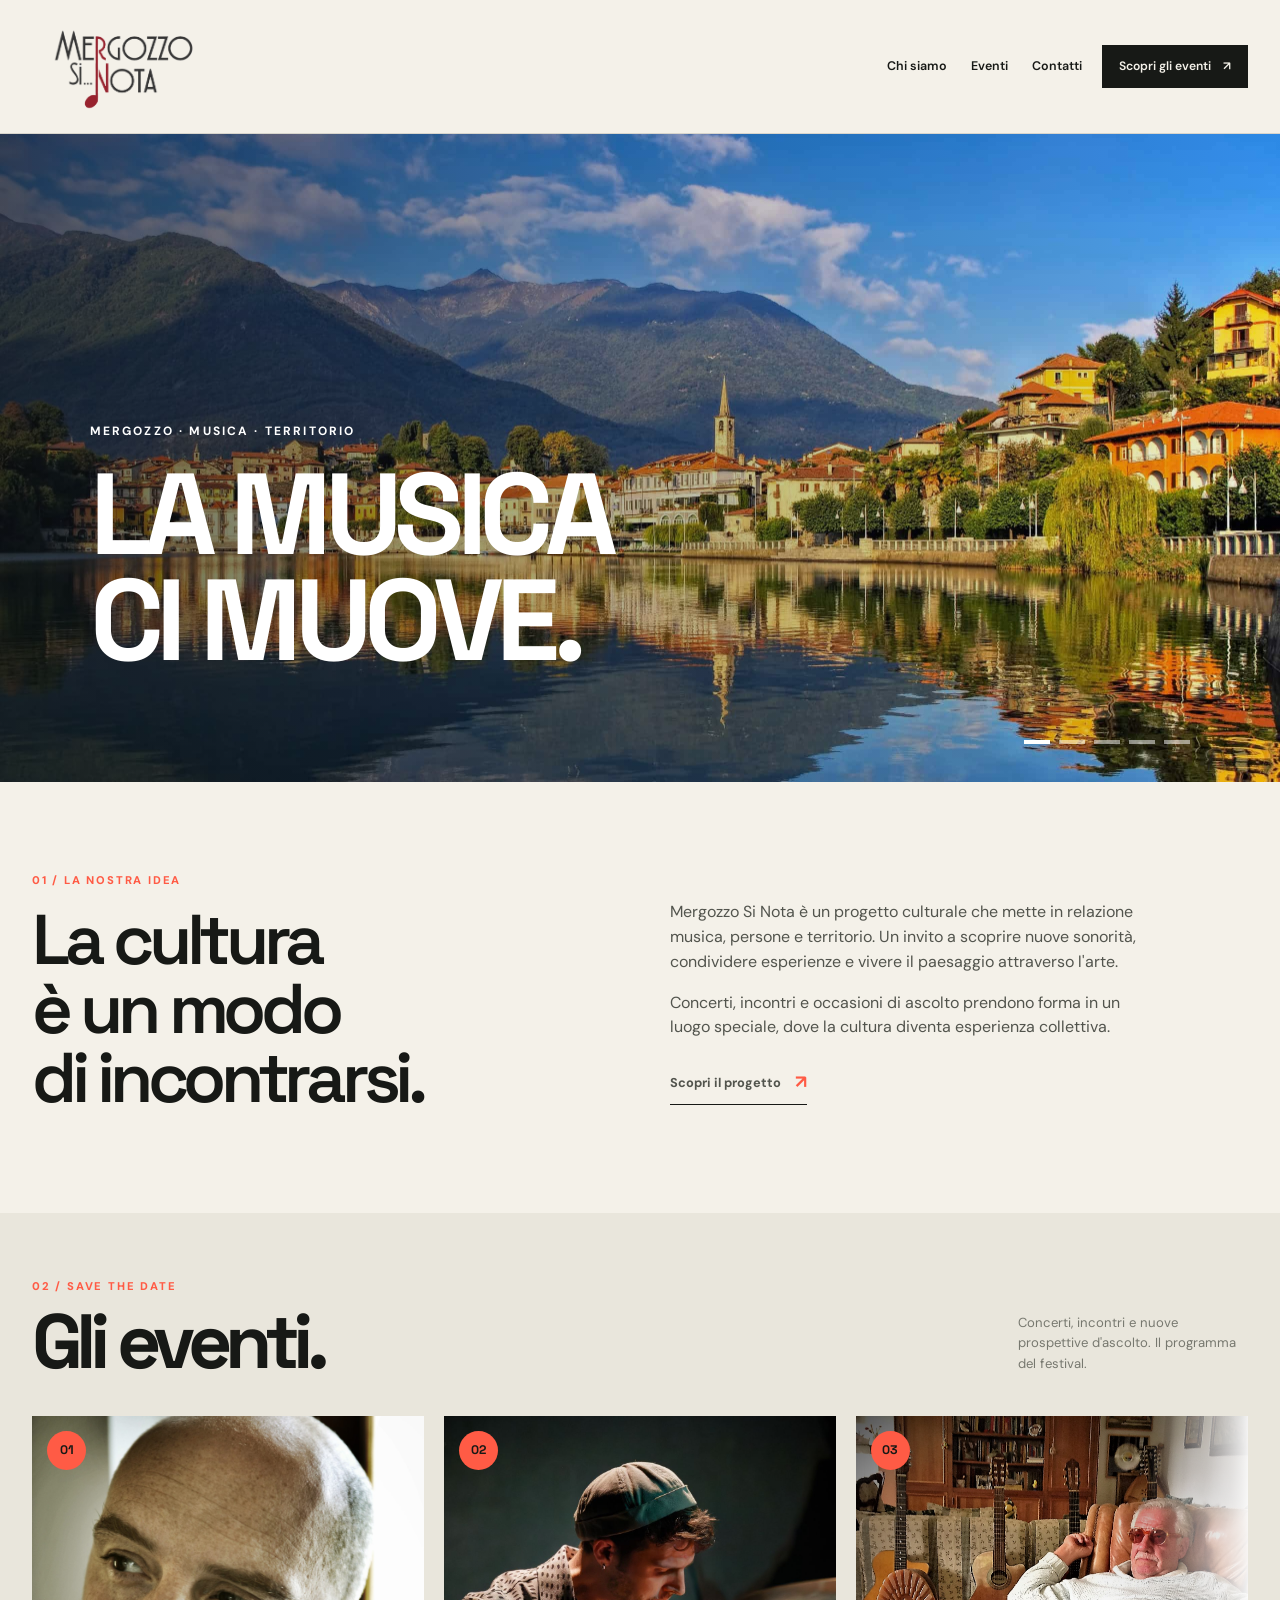
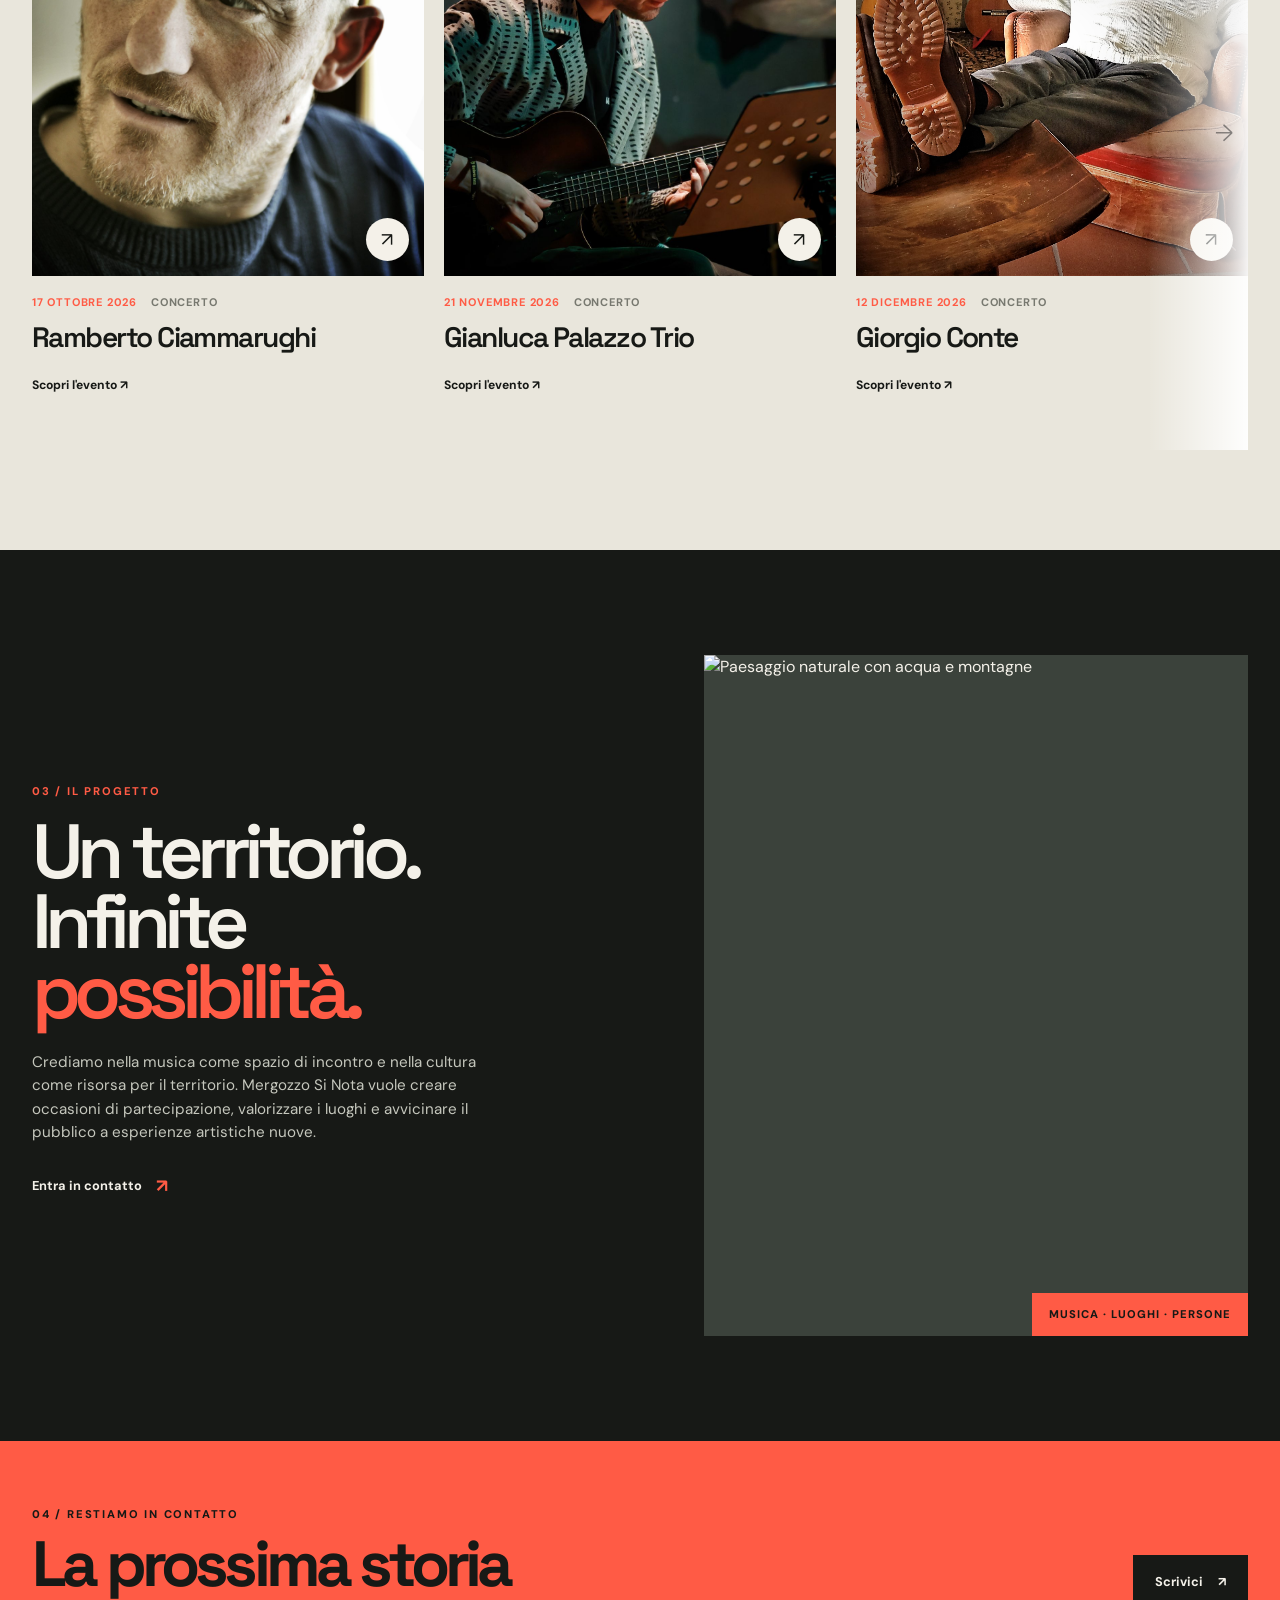
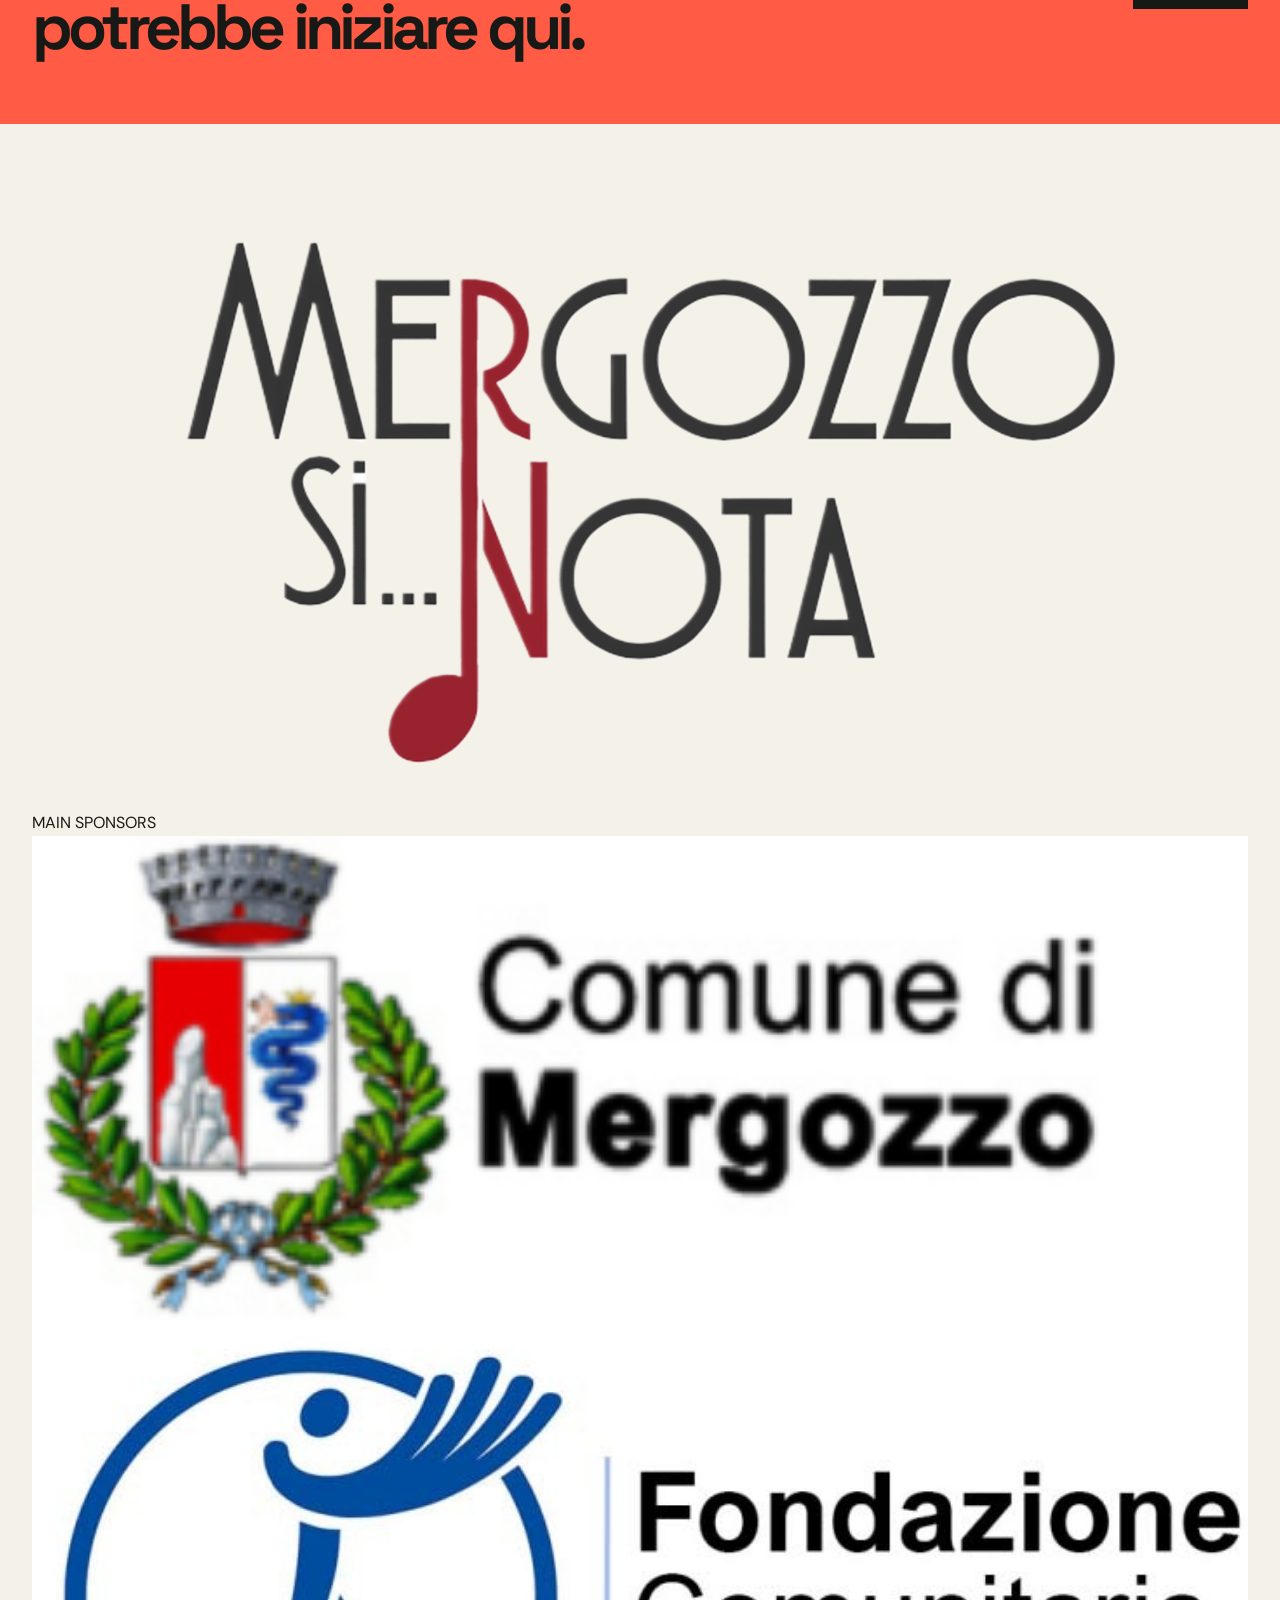
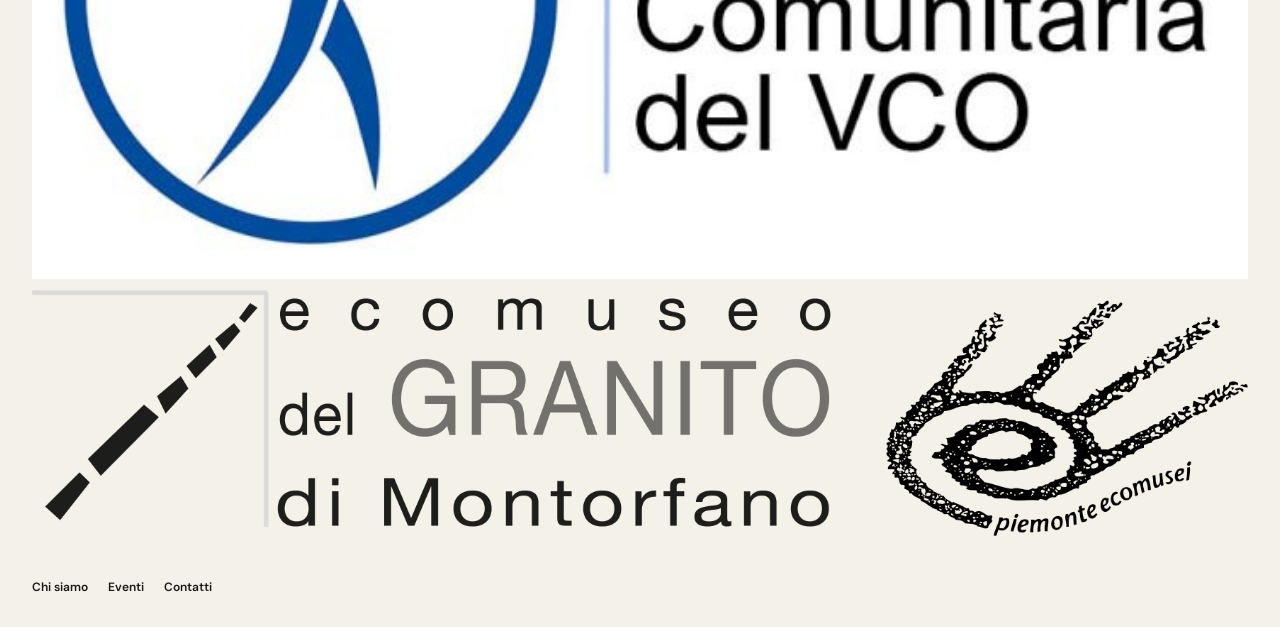
==== index.html @ 872c5136 "Update index.html" ====
<!DOCTYPE html>
<html lang="it">
<head>
  <meta charset="UTF-8">
  <meta name="viewport" content="width=device-width, initial-scale=1.0">

  <title>Mergozzo Si Nota — Festival</title>
  <meta name="description" content="Mergozzo Si Nota: festival di musica, cultura e incontri sul territorio di Mergozzo.">
  <meta name="theme-color" content="#f4f1e9">

  <link rel="stylesheet" href="style.css">

  

<style>
  .event-carousel {
    position: relative;
  }

  .event-scroll-next,
  .event-scroll-prev {
    display: none;
  }

  @media (min-width: 601px) {
    .event-carousel .event-scroll-next,
    .event-carousel .event-scroll-prev {
      display: flex;
      position: absolute;
      z-index: 20;
      top: 45%;
      width: 44px;
      height: 44px;
      align-items: center;
      justify-content: center;
      border: 1px solid rgba(255,255,255,.65);
      border-radius: 50%;
      background: rgba(30,32,28,.65);
      color: white;
      font-size: 26px;
      cursor: pointer;
      transition: opacity .2s ease;
    }

    .event-carousel .event-scroll-next {
      right: 8px;
    }

    .event-carousel .event-scroll-prev {
      left: 8px;
    }

    .event-carousel .event-scroll-next.is-hidden,
    .event-carousel .event-scroll-prev.is-hidden {
      display: none;
    }
  }
</style>
</head>

<body>

  <!-- HEADER -->
  <header class="site-header">
    <div class="container header-inner">

      <a href="index.html" class="logo">
        <img
          src="images/logo-mergozzo-si-nota.png"
          alt="Mergozzo Si Nota"
          class="logo-image"
        >
      </a>

      <nav class="nav-links">
        <a href="chi-siamo.html">Chi siamo</a>
        <a href="eventi.html">Eventi</a>
        <a href="contatti.html">Contatti</a>
      </nav>

      <a class="nav-cta" href="#eventi">
        Scopri gli eventi <span aria-hidden="true">↗</span>
      </a>

    </div>
  </header>

  <main id="inizio">

    <!-- HERO -->
    <section class="hero">
      <div class="hero-slideshow">

        <img class="hero-slide is-active"
             src="images/concerto1.jpeg"
             alt="Concerto dal vivo">

        <img class="hero-slide"
             src="images/concerto2.jpg"
             alt="Concerto dal vivo">

        <img class="hero-slide"
             src="images/concerto3.jpg"
             alt="Concerto dal vivo">

        <img class="hero-slide"
             src="images/concerto4.png"
             alt="Concerto dal vivo">

        <img class="hero-slide"
             src="images/concerto5.jpg"
             alt="Concerto dal vivo">

        <div class="hero-overlay"></div>

        <div class="hero-content">
          <p class="hero-eyebrow">MERGOZZO · MUSICA · TERRITORIO</p>
          <h1>La musica<br>ci muove.</h1>
        </div>

        <div class="hero-counter" aria-hidden="true">
          <span class="hero-dot is-active"></span>
          <span class="hero-dot"></span>
          <span class="hero-dot"></span>
          <span class="hero-dot"></span>
          <span class="hero-dot"></span>
        </div>

      </div>
    </section>

    <!-- INTRODUZIONE -->
    <section class="container intro">

      <div>
        <span class="eyebrow">01 / La nostra idea</span>

        <h2>
          La cultura<br>
          è un modo<br>
          di incontrarsi.
        </h2>
      </div>

      <div class="intro-copy">
        <p>
          Mergozzo Si Nota è un progetto culturale che mette in relazione
          musica, persone e territorio. Un invito a scoprire nuove sonorità,
          condividere esperienze e vivere il paesaggio attraverso l'arte.
        </p>

        <p>
          Concerti, incontri e occasioni di ascolto prendono forma in un
          luogo speciale, dove la cultura diventa esperienza collettiva.
        </p>

        <a class="text-link" href="#festival">
          Scopri il progetto <span aria-hidden="true">↗</span>
        </a>
      </div>

    </section>

    <!-- PROGRAMMA -->
    <section class="events-section" id="eventi">
      <div class="container">

        <div class="section-top">
          <div>
            <span class="eyebrow">02 / Save the date</span>
            <h2>Gli eventi<span class="accent">.</span></h2>
          </div>

          <p class="section-note">
            Concerti, incontri e nuove prospettive d'ascolto.
            Il programma del festival.
          </p>
        </div>

        <!-- GALLERIA SCORREVOLE -->
        <div class="event-carousel">

          <div class="event-grid">

            <!-- EVENTO 01 -->
            <a class="event-card" href="eventi/ramberto-ciammarughi.html">

              <div class="event-image-wrap">
                <img
                  class="event-image"
                  src="images/Ramberto-Ciammarughi-scaled.jpg"
                  alt="Concerto di Ramberto Ciammarughi"
                  loading="lazy"
                >

                <span class="event-number">01</span>
                <span class="event-arrow" aria-hidden="true">↗</span>
              </div>

              <div class="event-info">
                <div class="event-meta">
                  <span class="event-date">17 ottobre 2026</span>
                  <span>Concerto</span>
                </div>

                <h3>Ramberto Ciammarughi</h3>
                <span class="event-details">Scopri l'evento ↗</span>
              </div>

            </a>

            <!-- EVENTO 02 -->
            <a class="event-card" href="eventi/gianluca-palazzo-trio.html">

              <div class="event-image-wrap">
                <img
                  class="event-image"
                  src="images/gianluca palazzo.JPG"
                  alt="Concerto di Gianluca Palazzo Trio"
                  loading="lazy"
                >

                <span class="event-number">02</span>
                <span class="event-arrow" aria-hidden="true">↗</span>
              </div>

              <div class="event-info">
                <div class="event-meta">
                  <span class="event-date">21 novembre 2026</span>
                  <span>Concerto</span>
                </div>

                <h3>Gianluca Palazzo Trio</h3>
                <span class="event-details">Scopri l'evento ↗</span>
              </div>

            </a>

            <!-- EVENTO 03 -->
            <a class="event-card" href="eventi/giorgio-conte.html">

              <div class="event-image-wrap">
                <img
                  class="event-image"
                  src="images/giorgio conte.jpg"
                  alt="Concerto di Giorgio Conte"
                  loading="lazy"
                >

                <span class="event-number">03</span>
                <span class="event-arrow" aria-hidden="true">↗</span>
              </div>

              <div class="event-info">
                <div class="event-meta">
                  <span class="event-date">12 dicembre 2026</span>
                  <span>Concerto</span>
                </div>

                <h3>Giorgio Conte</h3>
                <span class="event-details">Scopri l'evento ↗</span>
              </div>

            </a>

            <!-- EVENTO 04 -->
            <a class="event-card" href="eventi/sannelli-dulbecco.html">

              <div class="event-image-wrap">
                <img
                  class="event-image"
                  src="images/sannellidulbecco.jpg"
                  alt="Concerto di Michele Sannelli e Andrea Dulbecco"
                  loading="lazy"
                >

                <span class="event-number">04</span>
                <span class="event-arrow" aria-hidden="true">↗</span>
              </div>

              <div class="event-info">
                <div class="event-meta">
                  <span class="event-date">23 gennaio 2026</span>
                  <span>Concerto</span>
                </div>

                <h3>Michele Sannelli e Andrea Dulbecco</h3>
                <span class="event-details">Scopri l'evento ↗</span>
              </div>

            </a>

             <!-- EVENTO 05 -->
            <a class="event-card" href="eventi/severini-ferrazza.html">

              <div class="event-image-wrap">
                <img
                  class="event-image"
                  src="images/severiniferrazza.jpg"
                  alt="Concerto di Simona Severini e Jacopo Ferrazza"
                  loading="lazy"
                >

                <span class="event-number">05</span>
                <span class="event-arrow" aria-hidden="true">↗</span>
              </div>

              <div class="event-info">
                <div class="event-meta">
                  <span class="event-date">20 febbraio 2026</span>
                  <span>Concerto</span>
                </div>

                <h3>Simona Severini e Jacopo Ferrazza</h3>
                <span class="event-details">Scopri l'evento ↗</span>
              </div>

            </a>
          </div>

          <!-- FRECCIA PER AVANZARE -->
          <button
  class="event-scroll-prev is-hidden"
  type="button"
  aria-label="Torna agli eventi precedenti"
>←</button>

<button
  class="event-scroll-next is-hidden"
  type="button"
  aria-label="Mostra gli eventi successivi"
>→</button>

        </div>
      </div>
    </section>

    <!-- IL FESTIVAL -->
    <section class="about-section" id="festival">
      <div class="container about-grid">

        <div class="about-copy">
          <span class="eyebrow">03 / Il progetto</span>

          <h2>
            Un territorio.<br>
            Infinite<br>
            <span>possibilità.</span>
          </h2>

          <p>
            Crediamo nella musica come spazio di incontro e nella cultura
            come risorsa per il territorio. Mergozzo Si Nota vuole creare
            occasioni di partecipazione, valorizzare i luoghi e avvicinare
            il pubblico a esperienze artistiche nuove.
          </p>

          <a class="text-link" href="mailto:mergozzosinota@gmail.com">
            Entra in contatto <span aria-hidden="true">↗</span>
          </a>
        </div>

        <div class="about-image-wrap">
          <img
            src="https://images.unsplash.com/photo-1470770841072-f978cf4d019e?auto=format&fit=crop&w=1100&q=85"
            alt="Paesaggio naturale con acqua e montagne"
            loading="lazy"
          >

          <span class="about-tag">Musica · Luoghi · Persone</span>
        </div>

      </div>
    </section>

    <!-- CONTATTI -->
    <section class="contact-strip" id="contatti">
      <div class="container contact-inner">

        <div>
          <span class="eyebrow" style="color: #171916;">
            04 / Restiamo in contatto
          </span>

          <h2>La prossima storia<br>potrebbe iniziare qui.</h2>
        </div>

        <a class="contact-button" href="mailto:">
          Scrivici <span aria-hidden="true">↗</span>
        </a>

      </div>
    </section>

  </main>

  
  <!-- FOOTER -->
<footer class="site-footer">
  <div class="container footer-inner">

    <div class="footer-sponsors">
      <a class="footer-brand" href="#inizio" aria-label="Mergozzo Si Nota, torna all'inizio">
        <img src="images/logo-mergozzo-si-nota.png" alt="Mergozzo Si Nota">
      </a>

      <span class="footer-sponsors-label">MAIN SPONSORS</span>

      <div class="footer-sponsor-logos">
        <img src="images/logo2.png" alt="Main sponsor 2">
        <img src="images/logo1.png" alt="Main sponsor 1">
        <img src="images/logo3.png" alt="Main sponsor 3">
      </div>
    </div>

    <div class="footer-links">
      <a href="chi-siamo.html">Chi siamo</a>
      <a href="eventi.html">Eventi</a>
      <a href="contatti.html">Contatti</a>
    </div>

  </div>
</footer>

  <!-- SLIDESHOW PRINCIPALE -->
  <script>
    document.addEventListener("DOMContentLoaded", function () {
      const slides = document.querySelectorAll(".hero-slide");
      const dots = document.querySelectorAll(".hero-dot");

      if (slides.length < 2) return;

      let current = 0;

      function showNextSlide() {
        slides[current].classList.remove("is-active");

        if (dots[current]) {
          dots[current].classList.remove("is-active");
        }

        current = (current + 1) % slides.length;

        slides[current].classList.add("is-active");

        if (dots[current]) {
          dots[current].classList.add("is-active");
        }
      }

      window.setInterval(showNextSlide, 2800);
    });
  </script>

 <!-- SUGGERIMENTO SCORRIMENTO GALLERIA EVENTI -->
<!-- SUGGERIMENTI SCORRIMENTO GALLERIA EVENTI -->
<script>
document.addEventListener("DOMContentLoaded", function () {
  const grid = document.querySelector(".events-section .event-grid");
  const carousel = document.querySelector(".event-carousel");

  if (!grid || !carousel) return;

  function updateGallery() {
    const maxScroll = Math.max(0, grid.scrollWidth - grid.clientWidth);

    carousel.classList.toggle(
      "has-more-events",
      maxScroll > 5 && grid.scrollLeft < maxScroll - 5
    );

    carousel.classList.toggle(
      "has-previous-events",
      grid.scrollLeft > 5
    );
  }

  carousel.addEventListener("click", function (event) {
    const rect = carousel.getBoundingClientRect();
    const isRightEdge = event.clientX > rect.right - 100;
    const isLeftEdge = event.clientX < rect.left + 100;
    const maxScroll = grid.scrollWidth - grid.clientWidth;

    if (
      isRightEdge &&
      maxScroll > 5 &&
      grid.scrollLeft < maxScroll - 5
    ) {
      event.preventDefault();
      event.stopPropagation();

      grid.scrollBy({
        left: grid.clientWidth * 0.8,
        behavior: "smooth"
      });
    } else if (isLeftEdge && grid.scrollLeft > 5) {
      event.preventDefault();
      event.stopPropagation();

      grid.scrollBy({
        left: -grid.clientWidth * 0.8,
        behavior: "smooth"
      });
    }
  }, true);

  grid.addEventListener("scroll", updateGallery);
  window.addEventListener("resize", updateGallery);

  updateGallery();
  setTimeout(updateGallery, 400);
});
</script>
  
</body>
</html>
---- style.css ----
/* =========================================
   MERGOZZO SI NOTA — VISUAL IDENTITY
   Contemporary festival / editorial design
   ========================================= */

@import url('https://fonts.googleapis.com/css2?family=DM+Sans:wght@400;500;600;700;800&family=Space+Grotesk:wght@400;500;600;700&display=swap');

:root {
  --paper: #f4f1e9;
  --ink: #171916;
  --coral: #ff5b45;
  --olive: #c8d0a7;
  --muted: #77786f;
  --line: #d8d5cc;
  --white: #ffffff;
  --font-body: 'DM Sans', sans-serif;
  --font-display: 'Space Grotesk', sans-serif;
}

* {
  box-sizing: border-box;
}

html {
  scroll-behavior: smooth;
  scroll-padding-top: 90px;
}

body {
  margin: 0;
  background: var(--paper);
  color: var(--ink);
  font-family: var(--font-body);
  line-height: 1.55;
  -webkit-font-smoothing: antialiased;
}

body, button, a {
  -webkit-tap-highlight-color: transparent;
}

img {
  display: block;
  width: 100%;
  height: 100%;
  object-fit: cover;
}

a {
  color: inherit;
  text-decoration: none;
}

button, a {
  touch-action: manipulation;
}

::selection {
  background: var(--coral);
  color: var(--ink);
}

.container {
  width: min(1380px, calc(100% - 64px));
  margin-inline: auto;
}

/* HEADER */

.site-header {
  position: relative;
  z-index: 10;
  background: var(--paper);
  border-bottom: 1px solid var(--line);
}

.header-inner {
  min-height: 86px;
  display: flex;
  align-items: center;
  justify-content: space-between;
  gap: 32px;
}

.logo {
  display: flex;
  flex-direction: column;
  font-family: var(--font-display);
  font-size: 1.2rem;
  font-weight: 700;
  line-height: 1.05;
  letter-spacing: -0.8px;
}

.logo span {
  color: var(--coral);
}

.logo small {
  margin-top: 7px;
  font-family: var(--font-body);
  font-size: 0.58rem;
  font-weight: 600;
  letter-spacing: 2.2px;
  text-transform: uppercase;
}

.nav-links {
  display: flex;
  align-items: center;
  gap: clamp(18px, 3vw, 42px);
  font-size: 0.78rem;
  font-weight: 600;
}

.nav-links a {
  transition: color 0.2s ease;
}

.nav-links a:hover {
  color: var(--coral);
}

.nav-cta {
  display: inline-flex;
  align-items: center;
  gap: 12px;
  padding: 12px 17px;
  background: var(--ink);
  color: var(--paper);
  font-size: 0.76rem;
  font-weight: 600;
  transition: background 0.2s, color 0.2s;
}

.nav-cta:hover {
  background: var(--coral);
  color: var(--ink);
}

/* HERO */

.hero {
  padding-top: 30px;
}

.hero-topline {
  display: flex;
  justify-content: space-between;
  align-items: center;
  gap: 20px;
  padding-bottom: 20px;
  font-size: 0.69rem;
  font-weight: 700;
  letter-spacing: 1.5px;
  text-transform: uppercase;
}

.hero-topline span:last-child {
  color: var(--muted);
  text-align: right;
}

.hero h1 {
  margin: 0 0 28px;
  max-width: 1200px;
  font-family: var(--font-display);
  font-size: clamp(3.5rem, 10vw, 9.8rem);
  font-weight: 700;
  letter-spacing: -0.095em;
  line-height: 0.85;
  text-transform: uppercase;
}

.hero h1 .accent {
  color: var(--coral);
}

.hero-image-wrap {
  position: relative;
  min-height: 300px;
  height: clamp(340px, 53vw, 690px);
  overflow: hidden;
  background: #353b35;
}

.hero-image {
  object-position: center 48%;
  animation: hero-reveal 1s ease-out both;
}

.hero-image-wrap::after {
  position: absolute;
  inset: 0;
  content: '';
  background: linear-gradient(
    0deg,
    rgba(0, 0, 0, 0.64) 0%,
    rgba(0, 0, 0, 0.08) 55%,
    rgba(0, 0, 0, 0.03) 100%
  );
  pointer-events: none;
}

.hero-caption {
  position: absolute;
  z-index: 1;
  right: 30px;
  bottom: 28px;
  left: 30px;
  display: flex;
  justify-content: space-between;
  align-items: end;
  gap: 20px;
  color: white;
}

.hero-caption p {
  max-width: 580px;
  margin: 0;
  font-family: var(--font-display);
  font-size: clamp(1.5rem, 3.4vw, 3.1rem);
  font-weight: 500;
  letter-spacing: -0.055em;
  line-height: 1.05;
}

.hero-caption span {
  flex-shrink: 0;
  font-size: 0.68rem;
  font-weight: 700;
  letter-spacing: 1.3px;
  text-transform: uppercase;
}

/* INTRO */

.intro {
  display: grid;
  grid-template-columns: 1fr 1fr;
  gap: 60px;
  padding-top: 90px;
  padding-bottom: 100px;
  align-items: start;
}

.eyebrow {
  display: block;
  color: var(--coral);
  font-size: 0.7rem;
  font-weight: 800;
  letter-spacing: 1.8px;
  text-transform: uppercase;
}

.intro h2 {
  max-width: 650px;
  margin: 16px 0 0;
  font-family: var(--font-display);
  font-size: clamp(2.4rem, 5.5vw, 5rem);
  font-weight: 600;
  letter-spacing: -0.075em;
  line-height: 0.98;
}

.intro-copy {
  max-width: 470px;
  padding-top: 28px;
  color: #52544d;
  font-size: 1rem;
}

.intro-copy p {
  margin-top: 0;
}

.text-link {
  display: inline-flex;
  align-items: center;
  gap: 14px;
  margin-top: 12px;
  padding-bottom: 7px;
  border-bottom: 1px solid var(--ink);
  font-size: 0.8rem;
  font-weight: 700;
}

.text-link span {
  color: var(--coral);
  font-size: 1.15rem;
  transition: transform 0.2s;
}

.text-link:hover span {
  transform: translate(4px, -3px);
}

/* EVENTS */

.events-section {
  padding: 65px 0 100px;
  background: #e9e6dc;
}

.section-top {
  display: flex;
  justify-content: space-between;
  align-items: end;
  gap: 24px;
  margin-bottom: 38px;
}

.section-top h2 {
  margin: 10px 0 0;
  font-family: var(--font-display);
  font-size: clamp(2.8rem, 6vw, 6rem);
  font-weight: 700;
  letter-spacing: -0.085em;
  line-height: 0.95;
}

.section-note {
  max-width: 230px;
  margin: 0 0 4px;
  color: var(--muted);
  font-size: 0.82rem;
}

.event-grid {
  display: grid;
  grid-template-columns: repeat(3, minmax(0, 1fr));
  gap: 26px 20px;
}

.event-card {
  display: block;
  min-width: 0;
}

.event-image-wrap {
  position: relative;
  overflow: hidden;
  aspect-ratio: 4 / 4.7;
  background: #d1cfc5;
}

.event-image {
  transition: transform 0.6s cubic-bezier(0.2, 0.7, 0.2, 1);
}

.event-card:hover .event-image {
  transform: scale(1.045);
}

.event-number {
  position: absolute;
  top: 15px;
  left: 15px;
  display: grid;
  width: 39px;
  height: 39px;
  place-items: center;
  border-radius: 50%;
  background: var(--coral);
  color: var(--ink);
  font-family: var(--font-display);
  font-size: 0.78rem;
  font-weight: 700;
}

.event-arrow {
  position: absolute;
  right: 15px;
  bottom: 15px;
  display: grid;
  width: 43px;
  height: 43px;
  place-items: center;
  border-radius: 50%;
  background: var(--paper);
  color: var(--ink);
  font-size: 1.2rem;
  transition: background 0.2s, transform 0.2s;
}

.event-card:hover .event-arrow {
  background: var(--coral);
  transform: rotate(45deg);
}

.event-info {
  padding-top: 18px;
}

.event-meta {
  display: flex;
  flex-wrap: wrap;
  gap: 8px 14px;
  color: var(--muted);
  font-size: 0.69rem;
  font-weight: 700;
  letter-spacing: 0.8px;
  text-transform: uppercase;
}

.event-meta .event-date {
  color: var(--coral);
}

.event-info h3 {
  margin: 10px 0 8px;
  font-family: var(--font-display);
  font-size: clamp(1.35rem, 2.2vw, 2rem);
  font-weight: 600;
  letter-spacing: -0.055em;
  line-height: 1.12;
}

.event-info p {
  margin: 0;
  color: #686a62;
  font-size: 0.85rem;
}

.event-details {
  display: inline-block;
  margin-top: 15px;
  font-size: 0.76rem;
  font-weight: 700;
}

/* FESTIVAL / ABOUT */

.about-section {
  padding: 105px 0;
  background: var(--ink);
  color: var(--paper);
}

.about-grid {
  display: grid;
  grid-template-columns: 1.05fr 0.95fr;
  gap: 70px;
  align-items: center;
}

.about-copy h2 {
  max-width: 680px;
  margin: 17px 0 24px;
  font-family: var(--font-display);
  font-size: clamp(3rem, 6vw, 6.5rem);
  font-weight: 600;
  letter-spacing: -0.085em;
  line-height: 0.91;
}

.about-copy h2 span {
  color: var(--coral);
}

.about-copy p {
  max-width: 460px;
  color: #c5c7bd;
  font-size: 0.95rem;
}

.about-image-wrap {
  position: relative;
  aspect-ratio: 4 / 5;
  overflow: hidden;
  background: #3b423b;
}

.about-image-wrap img {
  transition: transform 0.6s ease;
}

.about-image-wrap:hover img {
  transform: scale(1.035);
}

.about-tag {
  position: absolute;
  right: 0;
  bottom: 0;
  padding: 13px 17px;
  background: var(--coral);
  color: var(--ink);
  font-size: 0.7rem;
  font-weight: 800;
  letter-spacing: 1px;
  text-transform: uppercase;
}

/* CONTACT STRIP */

.contact-strip {
  padding: 65px 0;
  background: var(--coral);
}

.contact-inner {
  display: flex;
  justify-content: space-between;
  align-items: center;
  gap: 30px;
}

.contact-inner h2 {
  max-width: 720px;
  margin: 10px 0 0;
  font-family: var(--font-display);
  font-size: clamp(2rem, 5vw, 4.8rem);
  font-weight: 700;
  letter-spacing: -0.075em;
  line-height: 0.98;
}

.contact-button {
  display: inline-flex;
  flex-shrink: 0;
  align-items: center;
  justify-content: center;
  gap: 15px;
  padding: 17px 22px;
  background: var(--ink);
  color: var(--paper);
  font-size: 0.8rem;
  font-weight: 700;
  transition: background 0.2s, color 0.2s;
}

.contact-button:hover {
  background: var(--paper);
  color: var(--ink);
}

/* FOOTER */

.site-footer {
  padding: 30px 0;
  background: var(--paper);
}

.footer-inner {
  display: flex;
  justify-content: space-between;
  align-items: center;
  gap: 20px;
  flex-wrap: wrap;
}

.footer-brand {
  font-family: var(--font-display);
  font-size: 0.9rem;
  font-weight: 700;
}

.footer-meta {
  color: var(--muted);
  font-size: 0.73rem;
}

.footer-links {
  display: flex;
  gap: 20px;
  font-size: 0.75rem;
  font-weight: 600;
}

.footer-links a:hover {
  color: var(--coral);
}

/* MOTION */

@keyframes hero-reveal {
  from {
    opacity: 0.6;
    transform: scale(1.025);
  }
  to {
    opacity: 1;
    transform: scale(1);
  }
}

/* TABLET */

@media (max-width: 900px) {
  .container {
    width: calc(100% - 40px);
  }

  .header-inner {
    min-height: 76px;
  }

  .nav-links {
    gap: 17px;
  }

  .nav-cta {
    display: none;
  }

  .intro {
    gap: 30px;
    padding-top: 70px;
    padding-bottom: 75px;
  }

  .event-grid {
    grid-template-columns: repeat(2, minmax(0, 1fr));
    gap: 34px 18px;
  }

  .about-grid {
    gap: 35px;
  }

  .about-section {
    padding: 75px 0;
  }
}

/* MOBILE */

@media (max-width: 600px) {
  .container {
    width: calc(100% - 32px);
  }

  .header-inner {
    align-items: flex-start;
    flex-direction: column;
    gap: 17px;
    padding: 19px 0;
  }

  .logo {
    font-size: 1.12rem;
  }

  .nav-links {
    width: 100%;
    justify-content: space-between;
    gap: 10px;
    font-size: 0.73rem;
  }

  .hero {
    padding-top: 23px;
  }

  .hero-topline {
    align-items: flex-start;
    font-size: 0.59rem;
    letter-spacing: 1px;
  }

  .hero h1 {
    margin-bottom: 22px;
    font-size: clamp(3.2rem, 15vw, 5.5rem);
    letter-spacing: -0.09em;
  }

  .hero-image-wrap {
    height: 440px;
    min-height: 0;
  }

  .hero-image {
    object-position: 53% center;
  }

  .hero-caption {
    right: 17px;
    bottom: 19px;
    left: 17px;
    align-items: flex-start;
    flex-direction: column;
    gap: 12px;
  }

  .hero-caption p {
    font-size: 2rem;
  }

  .hero-caption span {
    font-size: 0.6rem;
  }

  .intro {
    grid-template-columns: 1fr;
    gap: 12px;
    padding-top: 58px;
    padding-bottom: 65px;
  }

  .intro h2 {
    font-size: 3.15rem;
  }

  .intro-copy {
    padding-top: 10px;
    font-size: 0.92rem;
  }

  .events-section {
    padding: 54px 0 65px;
  }

  .section-top {
    align-items: flex-start;
    flex-direction: column;
    gap: 12px;
    margin-bottom: 27px;
  }

  .section-top h2 {
    font-size: 3.3rem;
  }

  .section-note {
    max-width: 300px;
  }

  .event-grid {
    grid-template-columns: 1fr;
    gap: 36px;
  }

  .event-image-wrap {
    aspect-ratio: 4 / 3.6;
  }

  .event-info h3 {
    font-size: 1.8rem;
  }

  .about-section {
    padding: 65px 0;
  }

  .about-grid {
    grid-template-columns: 1fr;
    gap: 30px;
  }

  .about-copy h2 {
    font-size: 3.6rem;
  }

  .about-image-wrap {
    aspect-ratio: 4 / 3;
  }

  .contact-strip {
    padding: 48px 0;
  }

  .contact-inner {
    align-items: flex-start;
    flex-direction: column;
    gap: 25px;
  }

  .contact-inner h2 {
    font-size: 2.8rem;
  }

  .footer-inner {
    align-items: flex-start;
    flex-direction: column;
    gap: 13px;
  }

  .footer-links {
    gap: 16px;
  }
}

/* ACCESSIBILITY */

@media (prefers-reduced-motion: reduce) {
  *,
  *::before,
  *::after {
    scroll-behavior: auto !important;
    animation-duration: 0.01ms !important;
    animation-iteration-count: 1 !important;
    transition-duration: 0.01ms !important;
  }
}


/* ===== CORREZIONI LAYOUT — MERGOZZO SI NOTA ===== */

/* Header: niente menu schiacciato */
.site-header {
  position: relative;
}

.header-inner {
  display: flex;
  flex-direction: row;
  flex-wrap: wrap;
  justify-content: space-between;
  align-items: center;
  gap: 20px;
  padding-top: 18px;
  padding-bottom: 18px;
}

.logo {
  flex-shrink: 0;
}

.nav-links {
  display: flex;
  flex-direction: row;
  flex-wrap: wrap;
  align-items: center;
  justify-content: flex-end;
  gap: 24px;
  margin-left: auto;
}

/* Hero: fotografia grande e ben visibile */
.hero-image-wrap {
  position: relative;
  display: block;
  width: 100%;
  height: clamp(420px, 65vw, 760px);
  min-height: 0;
  overflow: hidden;
  background: #343a35;
}

.hero-image {
  display: block;
  width: 100%;
  height: 100%;
  object-fit: cover;
  object-position: center;
}

/* Eventi: carosello orizzontale */
.events-section .event-grid {
  display: grid;
  grid-template-columns: none;
  grid-auto-flow: column;
  grid-auto-columns: calc((100% - 40px) / 3);
  gap: 20px;
  overflow-x: auto;
  overflow-y: hidden;
  padding: 0 0 22px;
  scroll-snap-type: x mandatory;
  overscroll-behavior-x: contain;
  scrollbar-width: thin;
  scrollbar-color: #ff5b45 #d8d5cc;
}

.events-section .event-card {
  display: block;
  width: 100%;
  min-width: 0;
  scroll-snap-align: start;
}

.events-section .event-image-wrap {
  width: 100%;
  aspect-ratio: 4 / 4.7;
  overflow: hidden;
}

.events-section .event-image {
  width: 100%;
  height: 100%;
  object-fit: cover;
}

/* Tablet: due schede visibili circa */
@media (max-width: 900px) {
  .header-inner {
    gap: 18px;
  }

  .nav-links {
    gap: 16px;
  }

  .events-section .event-grid {
    grid-auto-columns: calc((100% - 20px) / 2);
  }
}

/* Smartphone: menu su una riga, eventi scorrevoli */
@media (max-width: 600px) {
  .header-inner {
    align-items: flex-start;
    flex-direction: column;
    gap: 18px;
  }

  .nav-links {
    width: 100%;
    justify-content: flex-start;
    flex-wrap: wrap;
    gap: 12px 22px;
    margin-left: 0;
  }

  .hero-image-wrap {
    height: 480px;
  }

  .events-section .event-grid {
    grid-auto-columns: 84%;
    gap: 16px;
  }

  .events-section .event-image-wrap {
    aspect-ratio: 4 / 3.8;
  }
}

/* Logo del festival */
.logo {
  display: inline-flex;
  align-items: center;
  flex-shrink: 0;
}

.logo-image {
  display: block;
  width: 180px;
  max-width: 100%;
  height: auto;
  object-fit: contain;
}

/* ===== HERO FOTOGRAFICA — MERGOZZO SI NOTA ===== */

.hero {
  position: relative;
  width: 100%;
  padding: 0;
  margin: 0;
}

.hero-slideshow {
  position: relative;
  width: 100%;
  height: clamp(500px, 72vh, 820px);
  min-height: 480px;
  overflow: hidden;
  isolation: isolate;
  background: #20251f;
}

.hero-slide {
  position: absolute;
  inset: 0;
  width: 100%;
  height: 100%;
  display: block;
  object-fit: cover;
  object-position: center;
  opacity: 0;
  transform: scale(1.025);
  transition: opacity 1.2s ease, transform 6s ease;
  z-index: 0;
}

.hero-slide.is-active {
  opacity: 1;
  transform: scale(1);
}

.hero-overlay {
  position: absolute;
  inset: 0;
  z-index: 1;
  background: linear-gradient(
    90deg,
    rgba(15, 19, 16, 0.66) 0%,
    rgba(15, 19, 16, 0.30) 48%,
    rgba(15, 19, 16, 0.05) 100%
  );
}

.hero-content {
  position: absolute;
  z-index: 2;
  left: clamp(24px, 7vw, 110px);
  bottom: clamp(70px, 12vh, 140px);
  max-width: 900px;
  color: #fff;
}

.hero-eyebrow {
  margin: 0 0 22px;
  font-size: 12px;
  font-weight: 700;
  letter-spacing: 0.18em;
  text-transform: uppercase;
}

.hero-content h1 {
  margin: 0;
  max-width: 900px;
  color: #fff;
  font-size: clamp(58px, 9vw, 132px);
  font-weight: 700;
  line-height: 0.92;
  letter-spacing: -0.065em;
}

.hero-counter {
  position: absolute;
  z-index: 3;
  right: clamp(24px, 7vw, 110px);
  bottom: 38px;
  display: flex;
  gap: 9px;
}

.hero-dot {
  display: block;
  width: 26px;
  height: 4px;
  background: rgba(255, 255, 255, 0.5);
  transition: background 0.3s ease;
}

.hero-dot.is-active {
  background: #fff;
}

@media (max-width: 600px) {
  .hero-slideshow {
    height: 72vh;
    min-height: 480px;
    max-height: 720px;
  }

  .hero-content {
    left: 24px;
    right: 20px;
    bottom: 100px;
  }

  .hero-content h1 {
    font-size: clamp(54px, 13vw, 82px);
  }

  .hero-eyebrow {
    font-size: 10px;
    line-height: 1.6;
    letter-spacing: 0.13em;
  }

  .hero-counter {
    right: 24px;
    bottom: 34px;
  }
}

@media (prefers-reduced-motion: reduce) {
  .hero-slide {
    transition: none;
  }
}

/* Abbassa leggermente le foto 2 e 3 solo su desktop */
@media (min-width: 601px) {
  .hero-slide:nth-of-type(2) {
    object-position: center 35%;
  }

  .hero-slide:nth-of-type(3) {
    object-position: center 35%;
  }
}

/* Barra degli eventi: nasconde la scrollbar */
.events-section .event-grid {
  scrollbar-width: none;
  -ms-overflow-style: none;
}

.events-section .event-grid::-webkit-scrollbar {
  display: none;
}

/* Frecce più discrete, solo su computer */
@media (min-width: 601px) {
  .event-carousel .event-scroll-next,
  .event-carousel .event-scroll-prev {
    width: 30px;
    height: 30px;
    font-size: 18px;
    background: rgba(30, 32, 28, 0.45);
    border: 1px solid rgba(255, 255, 255, 0.35);
  }

  .event-carousel .event-scroll-next {
    right: 5px;
  }

  .event-carousel .event-scroll-prev {
    left: 5px;
  }
}

/* Eventi: sfumatura elegante verso destra */
@media (min-width: 601px) {
  .event-carousel .event-scroll-next,
  .event-carousel .event-scroll-prev {
    display: none !important;
  }

  .event-carousel {
    position: relative;
  }

  .event-carousel.has-more-events::after {
    content: "";
    position: absolute;
    top: 0;
    right: 0;
    bottom: 0;
    width: 100px;
    background: linear-gradient(
      to right,
      rgba(255, 255, 255, 0),
      rgba(255, 255, 255, 0.95)
    );
    pointer-events: none;
    z-index: 5;
  }

  .event-carousel.has-more-events::before {
    pointer-events: auto;
    content: "→";
    position: absolute;
    right: 15px;
    top: 50%;
    transform: translateY(-50%);
    color: rgba(50, 50, 50, 0.55);
    font-size: 24px;
    font-weight: 300;
    z-index: 6;
    pointer-events: none;
  }
}

/* Sfumatura per tornare agli eventi precedenti */
@media (min-width: 601px) {
  .event-carousel.has-previous-events::after {
    content: "";
    position: absolute;
    top: 0;
    left: 0;
    bottom: 0;
    width: 100px;
    background: linear-gradient(
      to left,
      rgba(255, 255, 255, 0),
      rgba(255, 255, 255, 0.95)
    );
    pointer-events: none;
    z-index: 5;
  }

  .event-carousel.has-previous-events::before {
    content: "←";
    position: absolute;
    left: 16px;
    top: 50%;
    transform: translateY(-50%);
    color: rgba(50, 50, 50, 0.55);
    font-size: 24px;
    font-weight: 300;
    z-index: 6;
    pointer-events: none;
  }
}
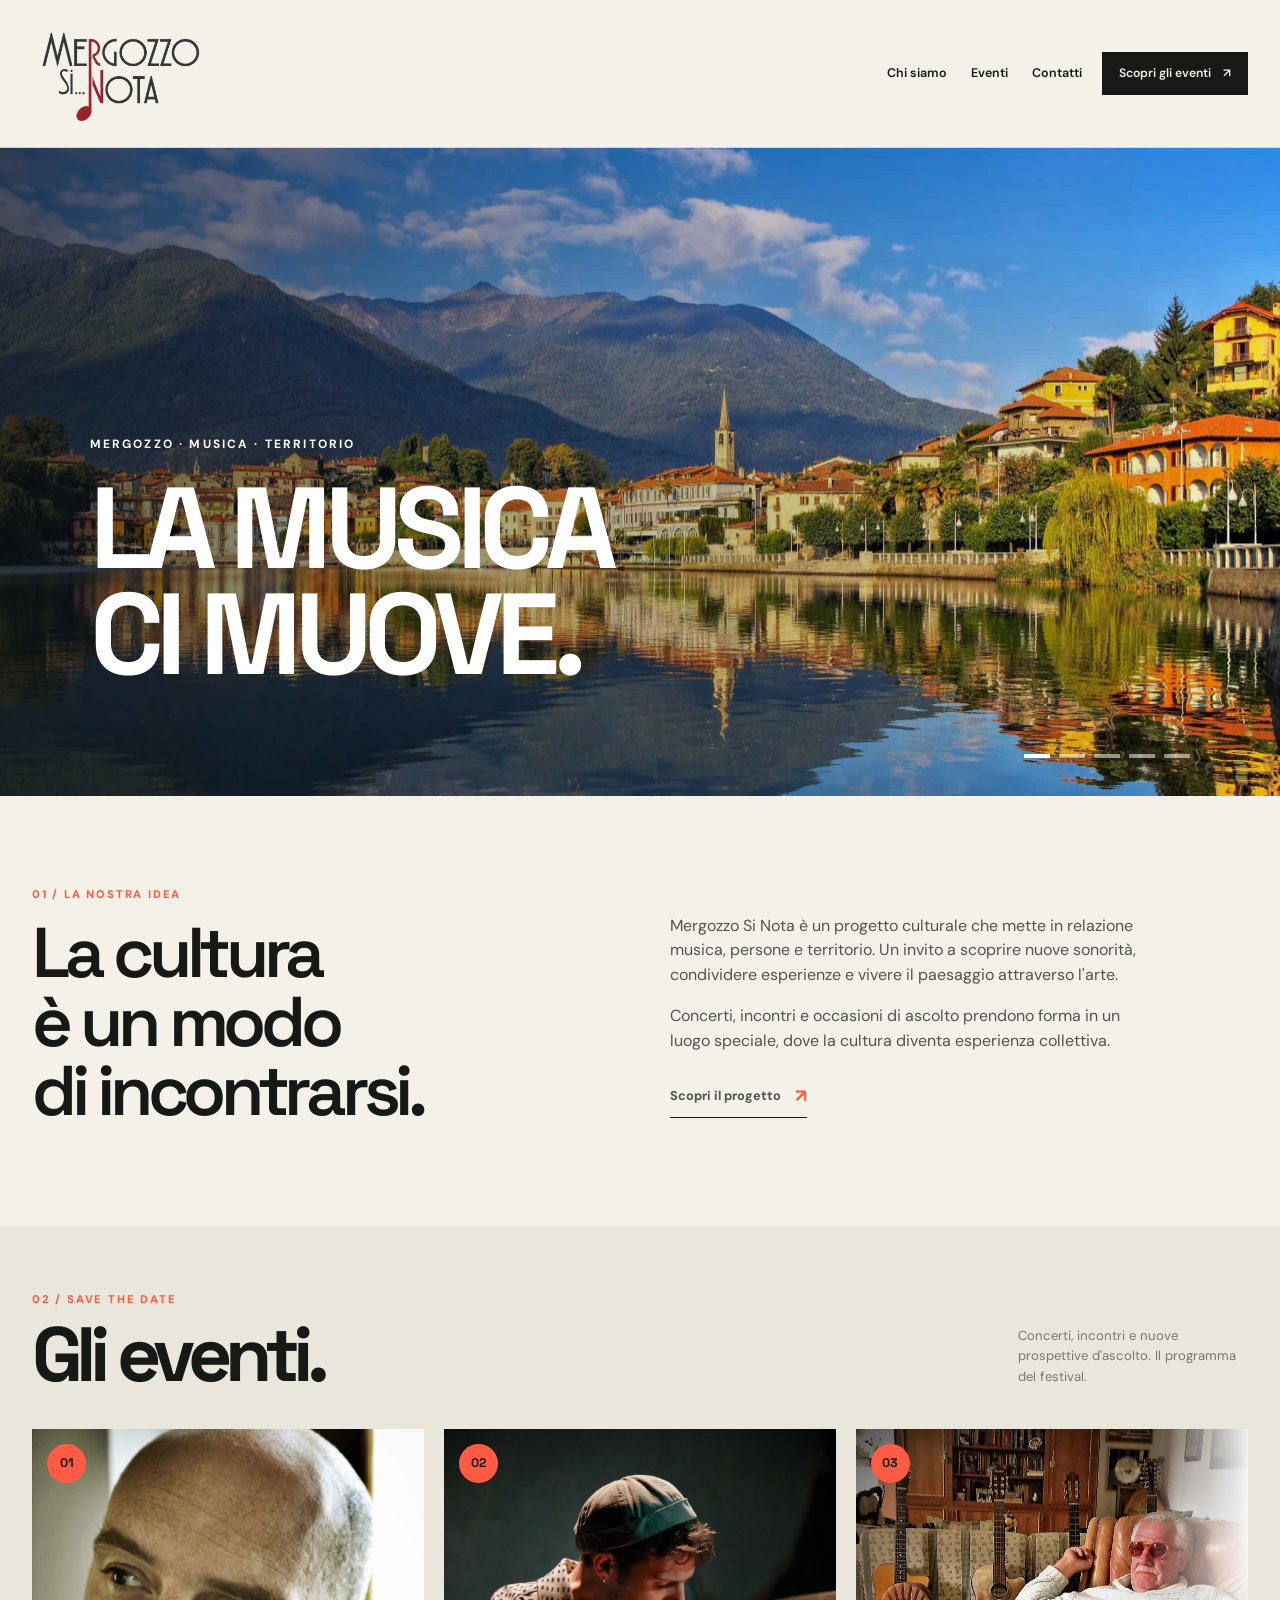
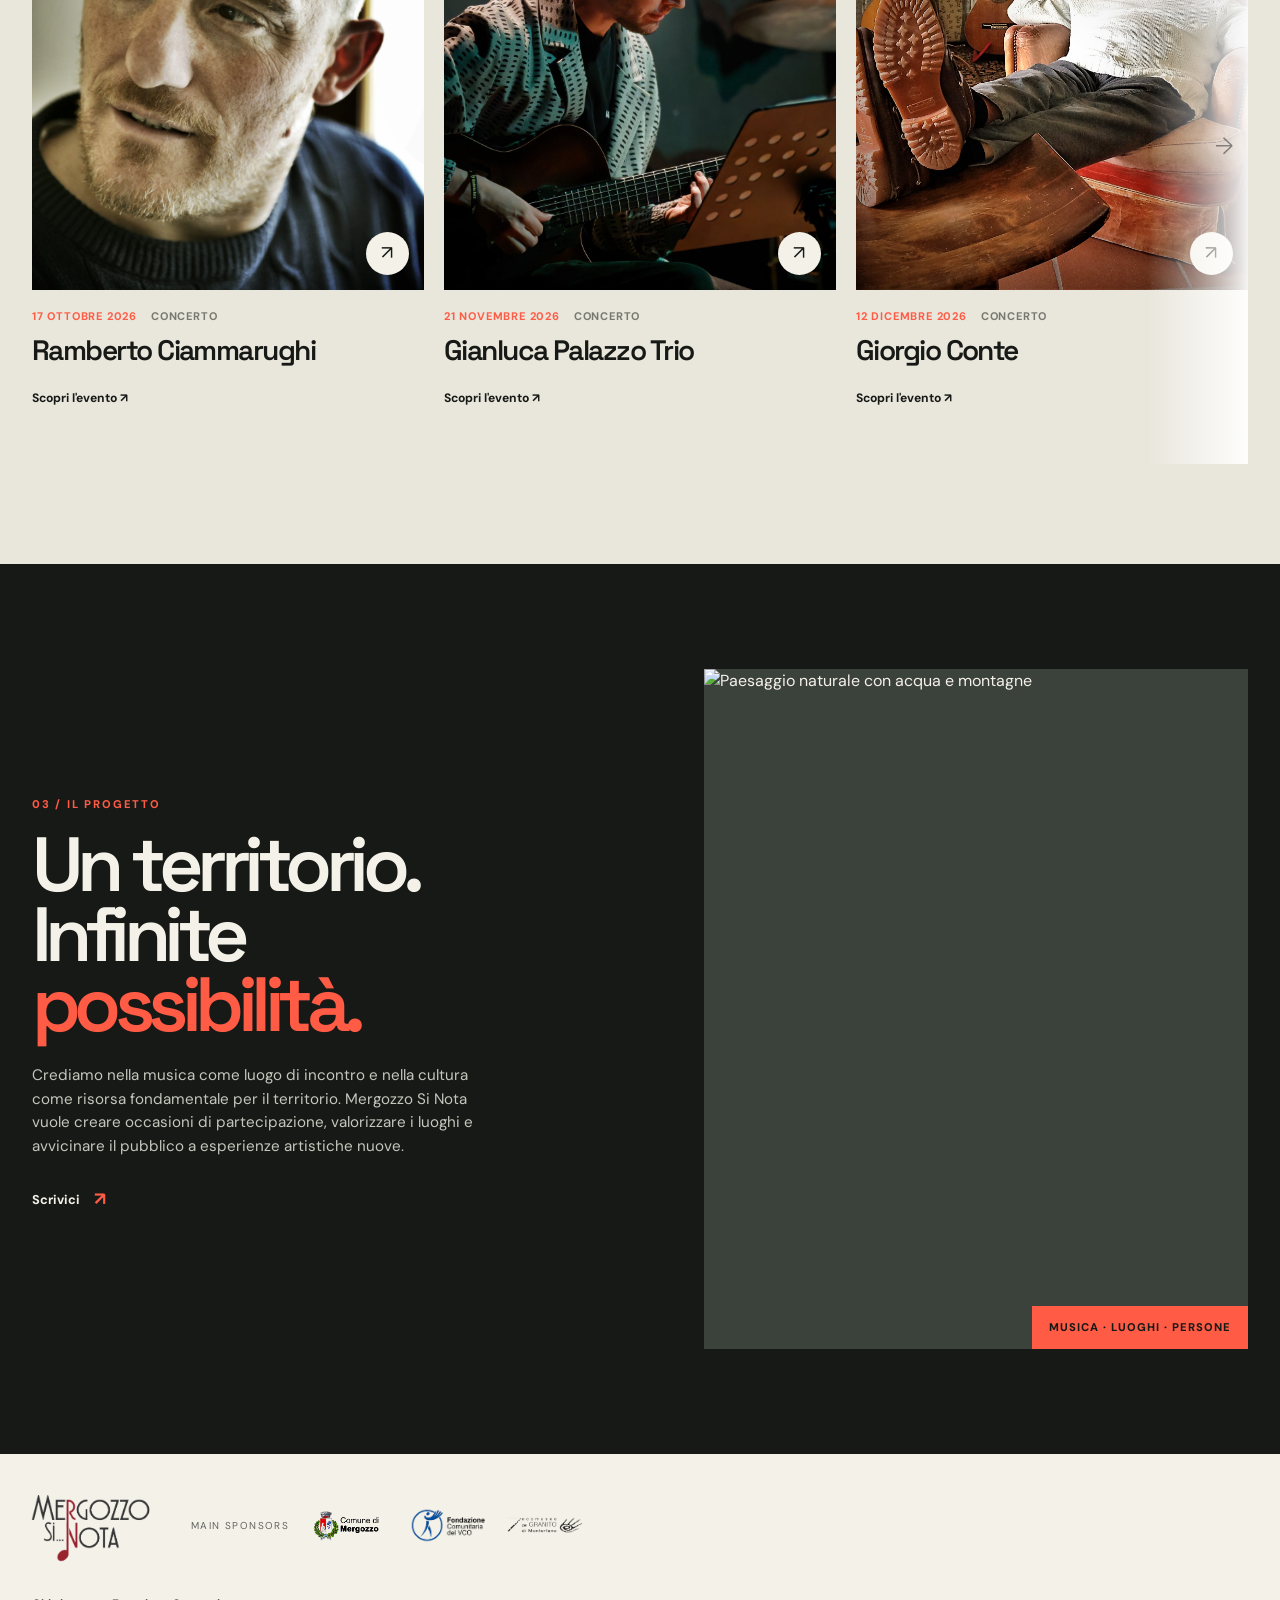
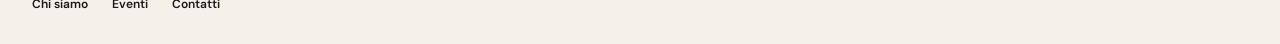
==== commit 0c175560: "Update index.html" ====
--- a/index.html
+++ b/index.html
@@ -350,14 +350,14 @@
           </h2>
 
           <p>
-            Crediamo nella musica come spazio di incontro e nella cultura
-            come risorsa per il territorio. Mergozzo Si Nota vuole creare
+            Crediamo nella musica come luogo di incontro e nella cultura
+            come risorsa fondamentale per il territorio. Mergozzo Si Nota vuole creare
             occasioni di partecipazione, valorizzare i luoghi e avvicinare
             il pubblico a esperienze artistiche nuove.
           </p>
 
           <a class="text-link" href="mailto:mergozzosinota@gmail.com">
-            Entra in contatto <span aria-hidden="true">↗</span>
+            Scrivici <span aria-hidden="true">↗</span>
           </a>
         </div>
 
@@ -374,25 +374,7 @@
       </div>
     </section>
 
-    <!-- CONTATTI -->
-    <section class="contact-strip" id="contatti">
-      <div class="container contact-inner">
-
-        <div>
-          <span class="eyebrow" style="color: #171916;">
-            04 / Restiamo in contatto
-          </span>
-
-          <h2>La prossima storia<br>potrebbe iniziare qui.</h2>
-        </div>
-
-        <a class="contact-button" href="mailto:">
-          Scrivici <span aria-hidden="true">↗</span>
-        </a>
-
-      </div>
-    </section>
-
+    
   </main>
 
   
--- a/style.css
+++ b/style.css
@@ -1189,3 +1189,130 @@
     pointer-events: none;
   }
 }
+
+/* FOOTER: tutti i loghi su una sola riga */
+.footer-inner {
+  display: flex;
+  flex-direction: column;
+  align-items: flex-start;
+  gap: 28px;
+}
+
+.footer-sponsors {
+  display: flex;
+  flex-direction: row;
+  align-items: center;
+  justify-content: flex-start;
+  flex-wrap: nowrap;
+  gap: 24px;
+  width: 50%;
+  min-width: 680px;
+}
+
+.footer-brand {
+  display: flex;
+  align-items: center;
+  flex: 0 0 auto;
+}
+
+.footer-brand img {
+  display: block;
+  width: 135px;
+  height: auto;
+  max-width: none;
+  object-fit: contain;
+}
+
+.footer-sponsors-label {
+  flex: 0 0 auto;
+  white-space: nowrap;
+  font-size: 10px;
+  letter-spacing: 0.14em;
+  text-transform: uppercase;
+  opacity: 0.65;
+}
+
+.footer-sponsor-logos {
+  display: flex;
+  flex-direction: row;
+  align-items: center;
+  justify-content: flex-start;
+  flex-wrap: nowrap;
+  gap: 22px;
+  flex: 0 0 auto;
+}
+
+.footer-sponsor-logos img {
+  display: block;
+  width: 75px;
+  height: auto;
+  max-width: none;
+  max-height: 42px;
+  object-fit: contain;
+}
+
+/* Link del footer su una riga separata */
+.footer-links {
+  display: flex;
+  align-items: center;
+  justify-content: flex-start;
+  flex-wrap: wrap;
+  gap: 24px;
+}
+
+/* Su schermi piccoli manteniamo comunque i loghi in fila */
+@media (max-width: 700px) {
+  .footer-sponsors {
+    width: 100%;
+    min-width: 0;
+    flex-wrap: wrap;
+    justify-content: flex-start;
+    gap: 20px;
+  }
+
+  /* Logo del festival nella prima riga */
+  .footer-brand {
+    flex: 0 0 100%;
+  }
+
+  .footer-brand img {
+    width: 110px;
+  }
+
+  /* Main sponsors e relativi loghi nella seconda riga */
+  .footer-sponsors-label {
+    font-size: 9px;
+    flex: 0 0 auto;
+  }
+
+  .footer-sponsor-logos {
+    flex: 1 1 100%;
+    min-width: 0;
+    flex-wrap: wrap;
+    gap: 16px;
+  }
+
+  .footer-sponsor-logos img {
+    width: 60px;
+    max-width: 100%;
+    max-height: 36px;
+  }
+
+  .footer-links {
+    justify-content: flex-start;
+    gap: 18px;
+  }
+}
+
+/* Allineamento a sinistra del logo nel footer */
+.footer-sponsors {
+  justify-content: flex-start;
+  padding-left: 0;
+}
+
+.footer-brand {
+  margin-left: 0;
+  padding-left: 0;
+  justify-content: flex-start;
+  transform: translateX(-8px);
+}
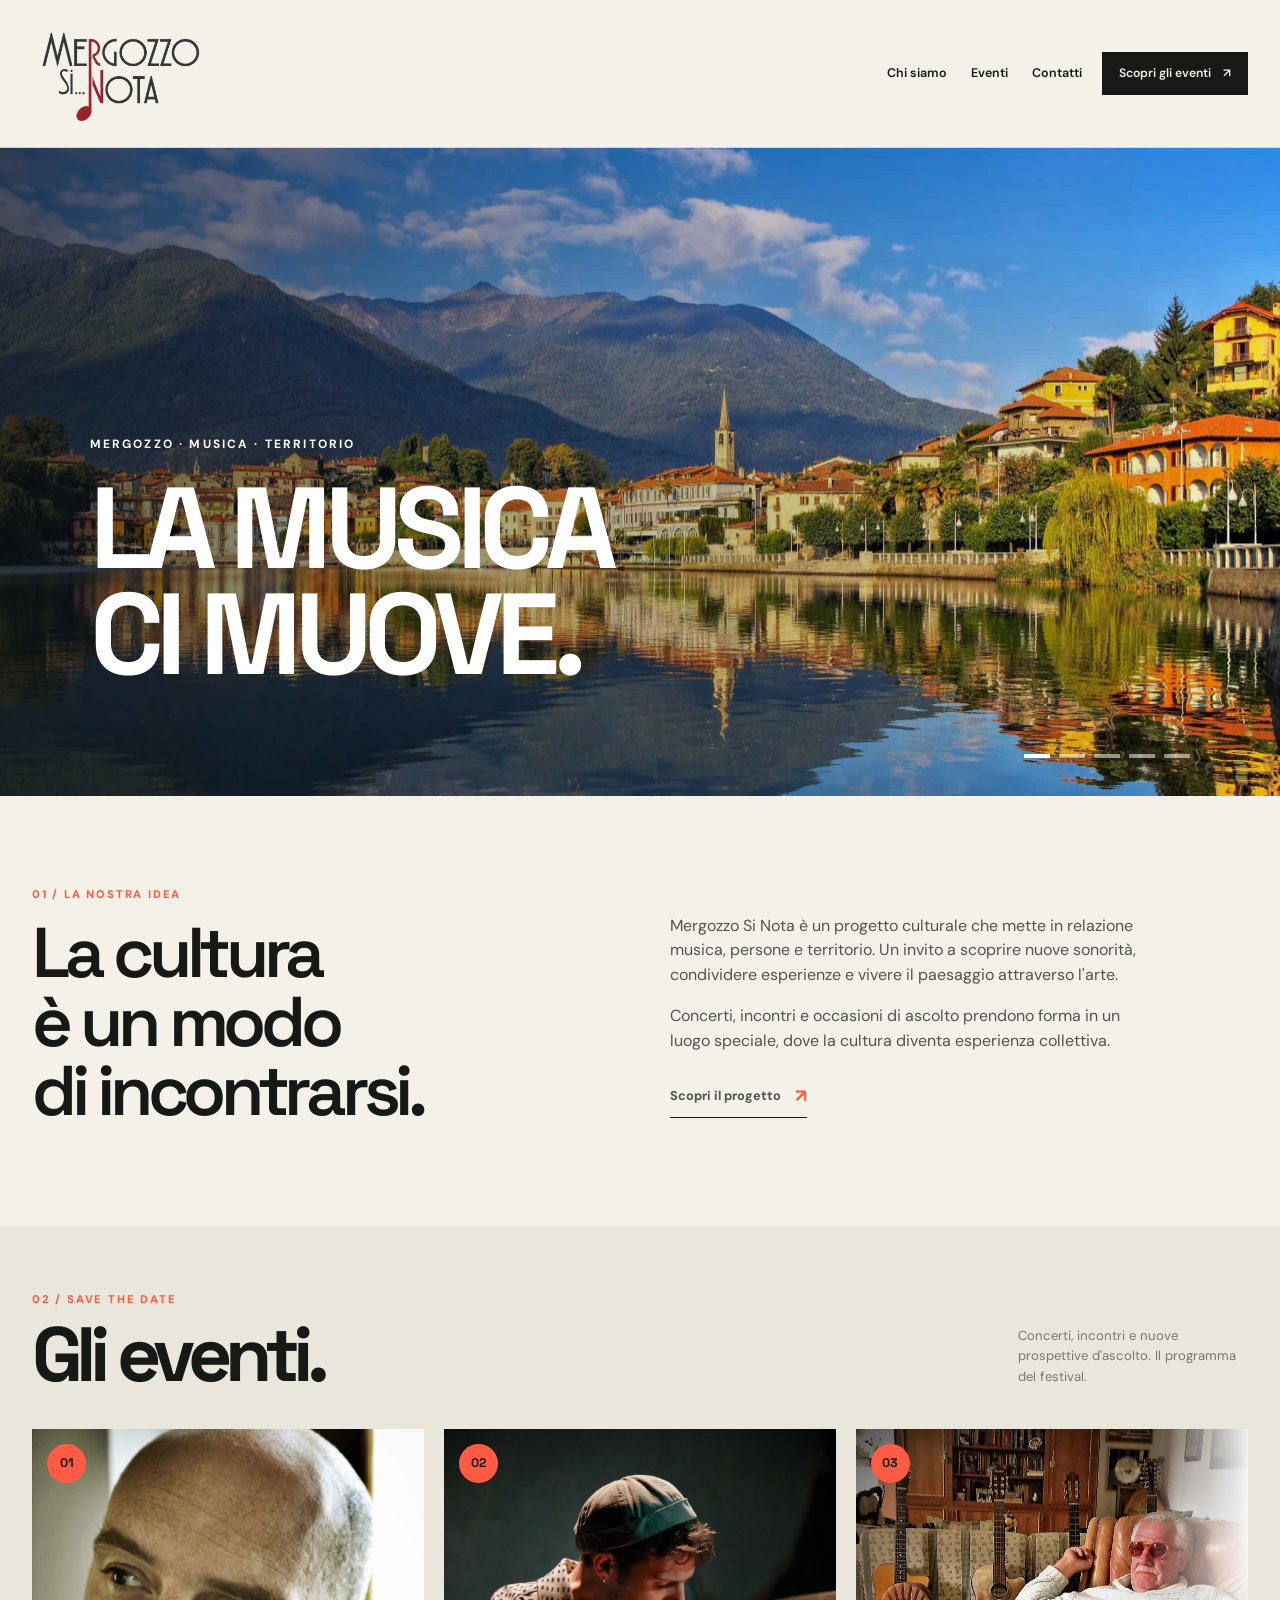
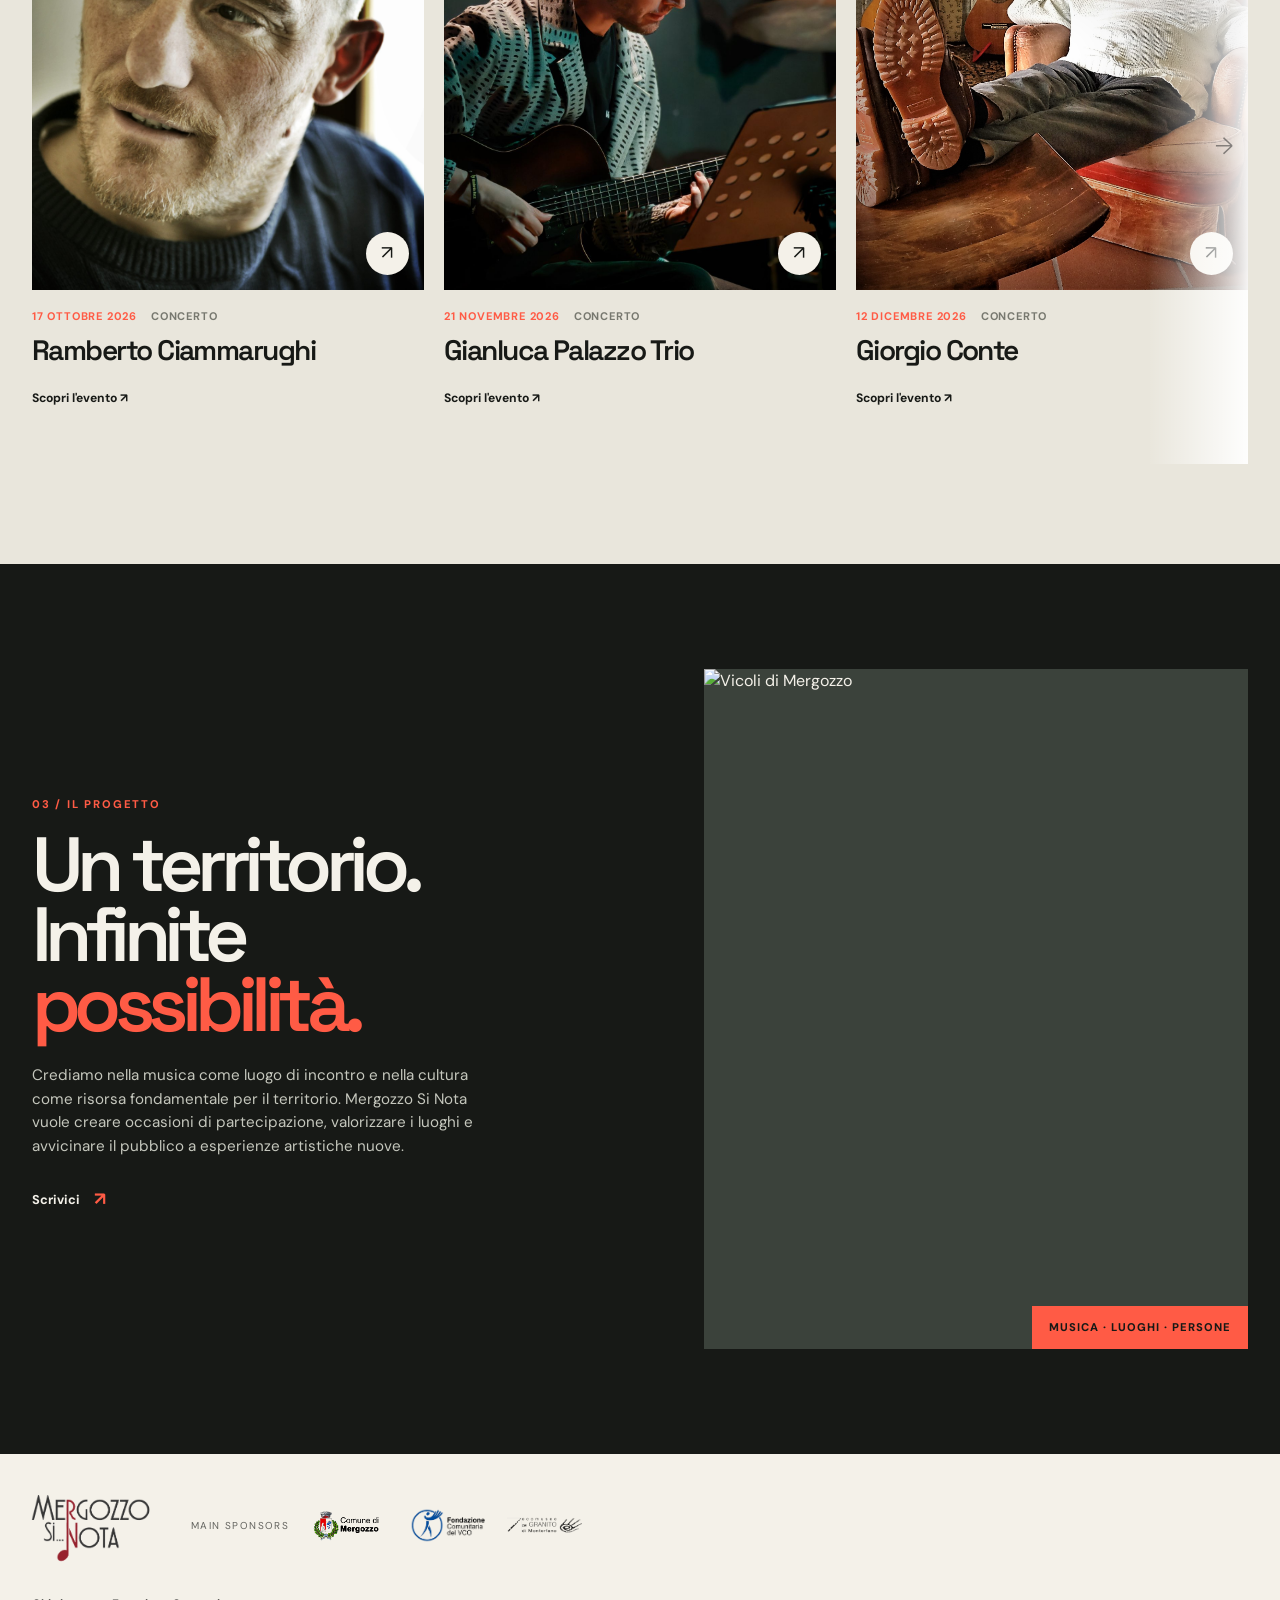
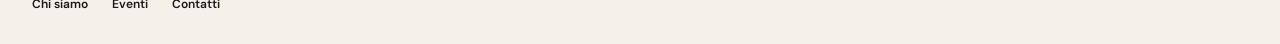
==== commit 16ee07ea: "Update index.html" ====
--- a/index.html
+++ b/index.html
@@ -363,8 +363,8 @@
 
         <div class="about-image-wrap">
           <img
-            src="https://images.unsplash.com/photo-1470770841072-f978cf4d019e?auto=format&fit=crop&w=1100&q=85"
-            alt="Paesaggio naturale con acqua e montagne"
+            src="mergozzo2.jpg"
+            alt="Vicoli di Mergozzo"
             loading="lazy"
           >
 
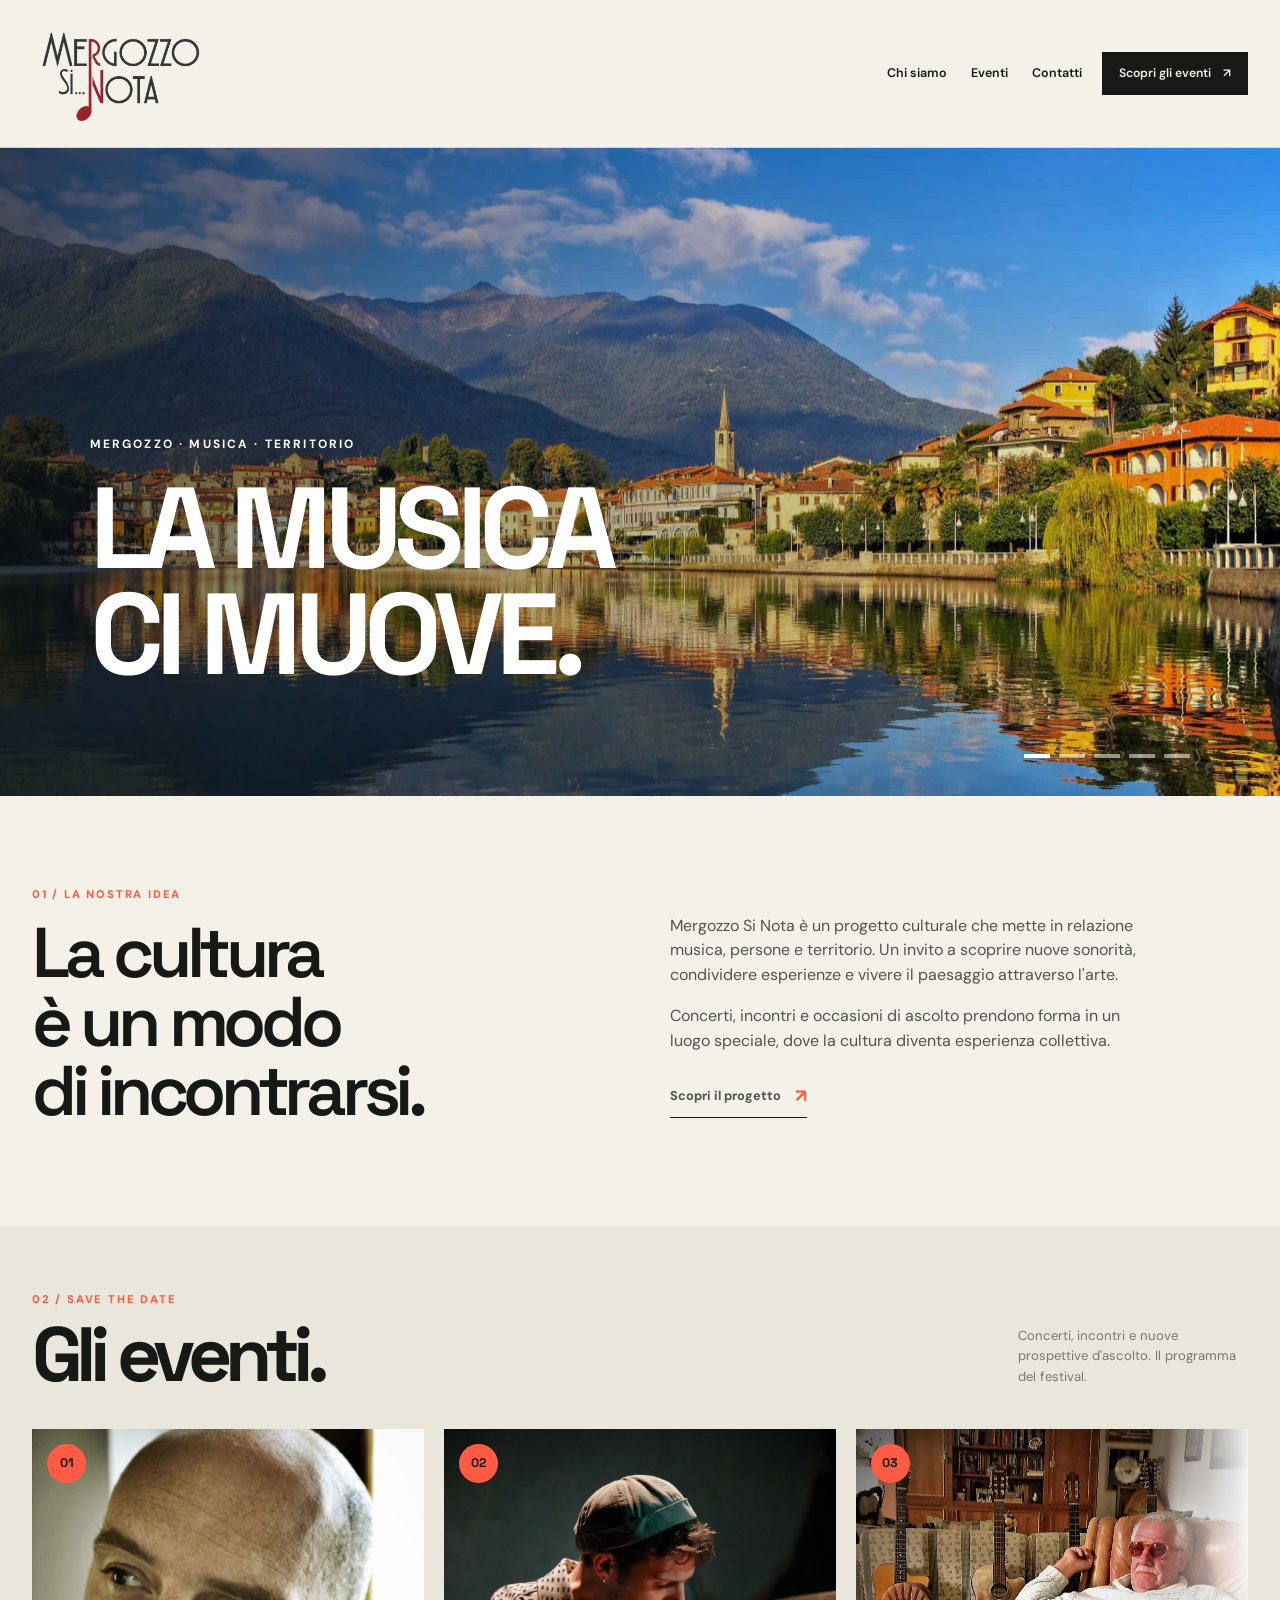
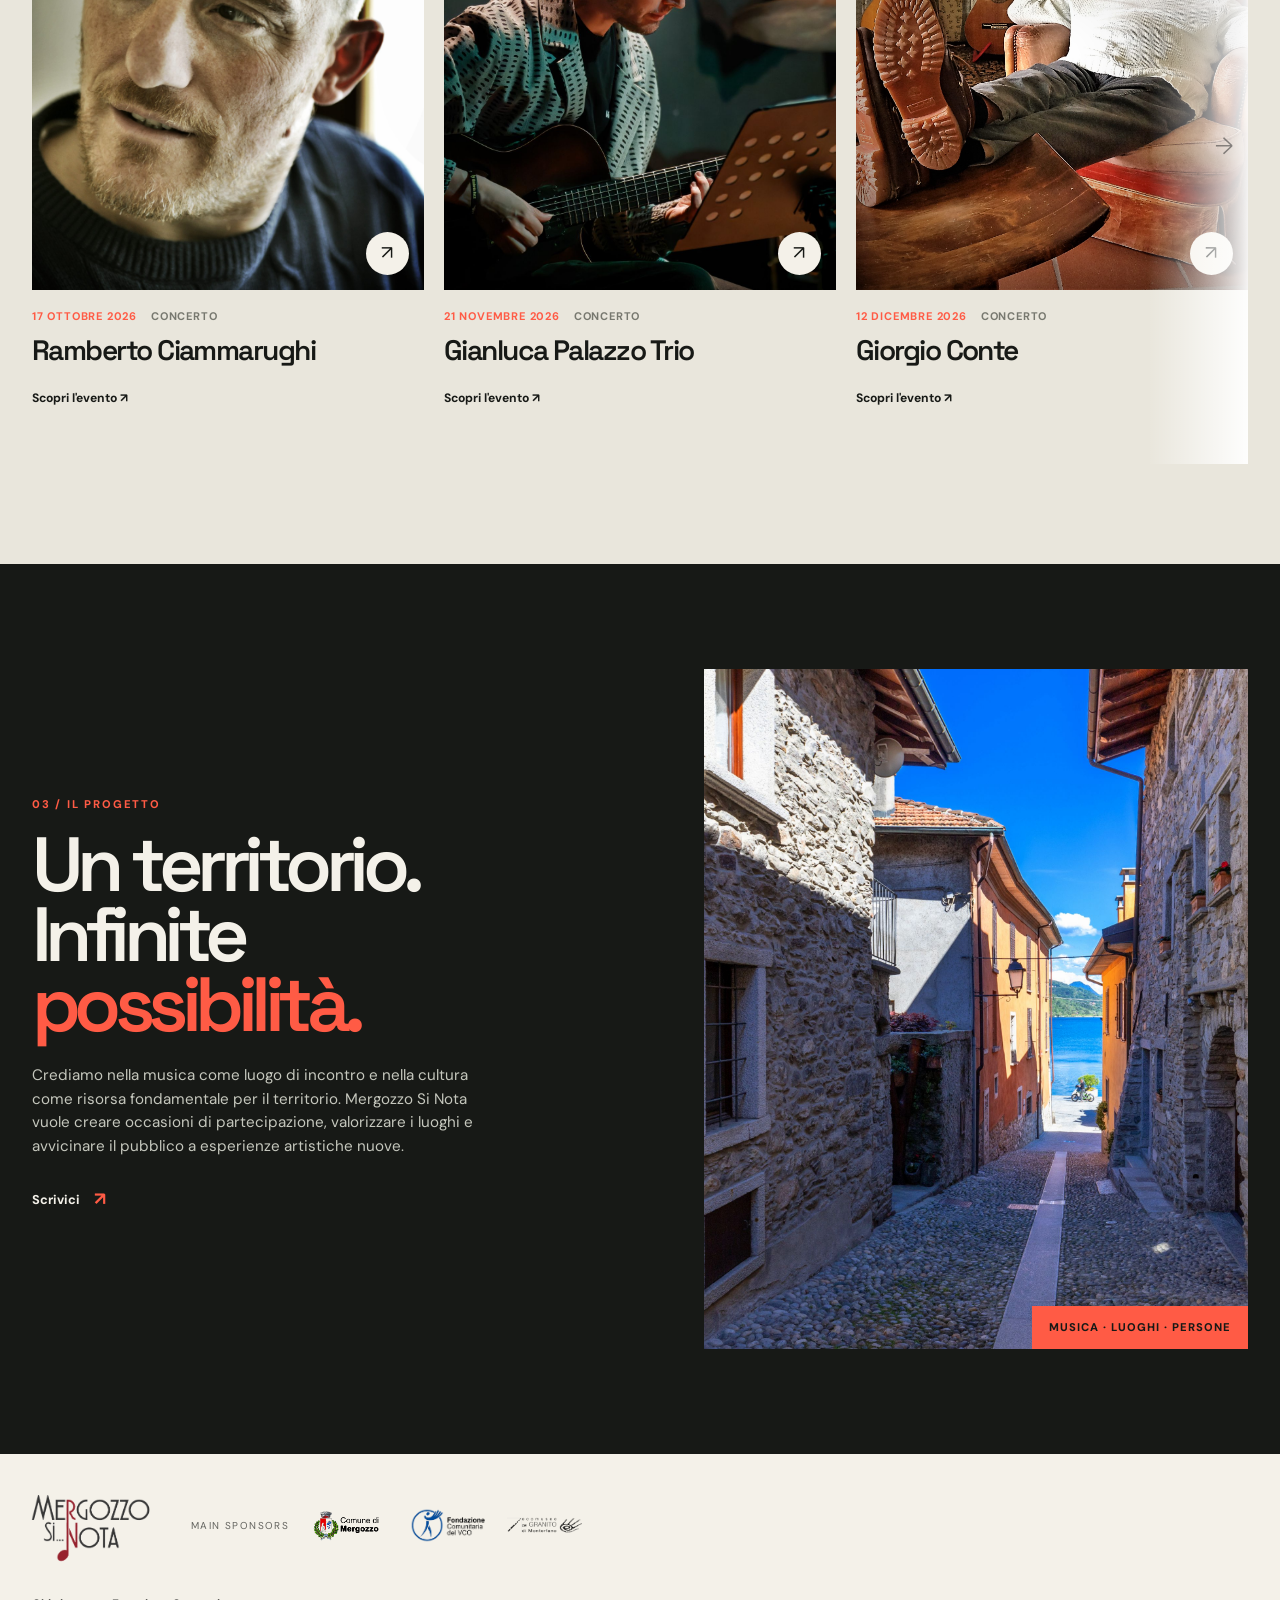
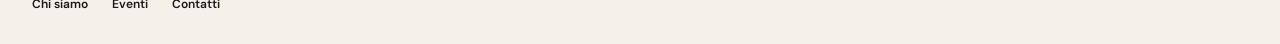
==== commit 62fa6628: "Update index.html" ====
--- a/index.html
+++ b/index.html
@@ -363,7 +363,7 @@
 
         <div class="about-image-wrap">
           <img
-            src="mergozzo2.jpg"
+            src="images/mergozzo2.jpg"
             alt="Vicoli di Mergozzo"
             loading="lazy"
           >
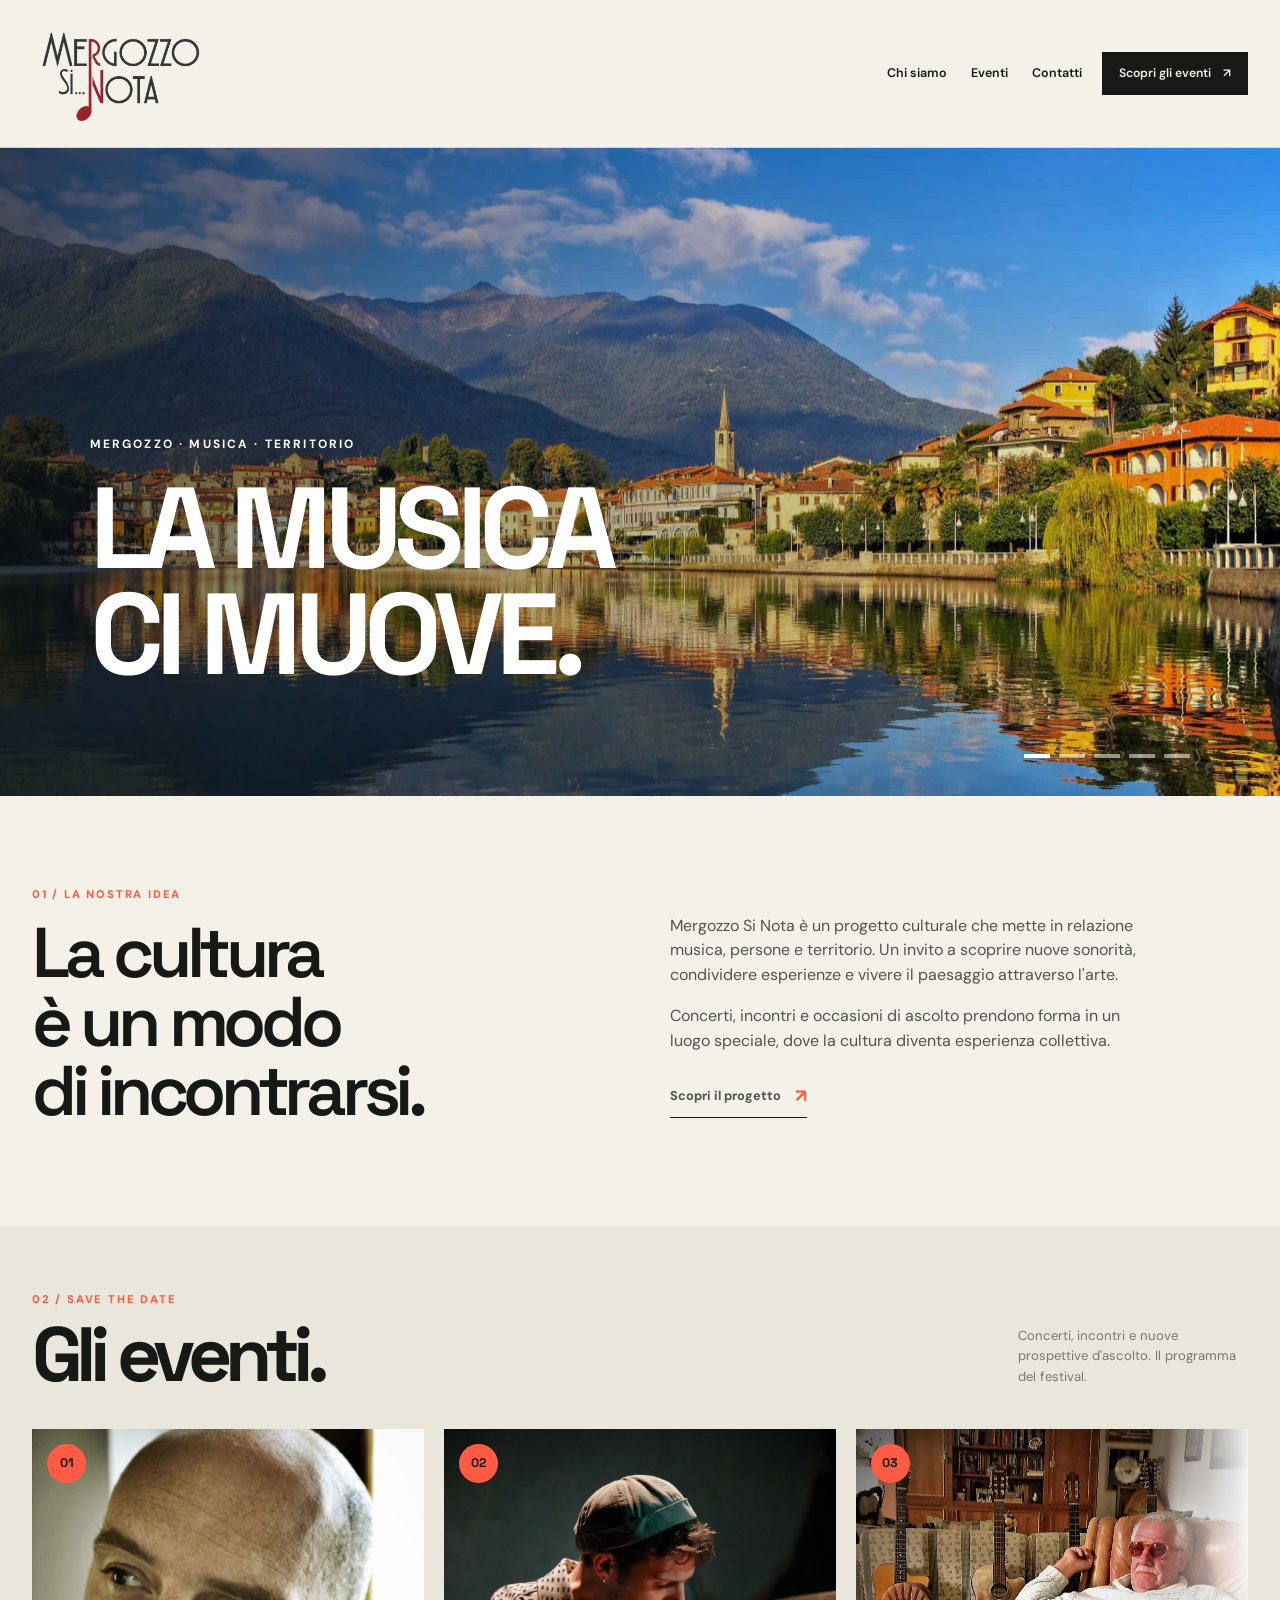
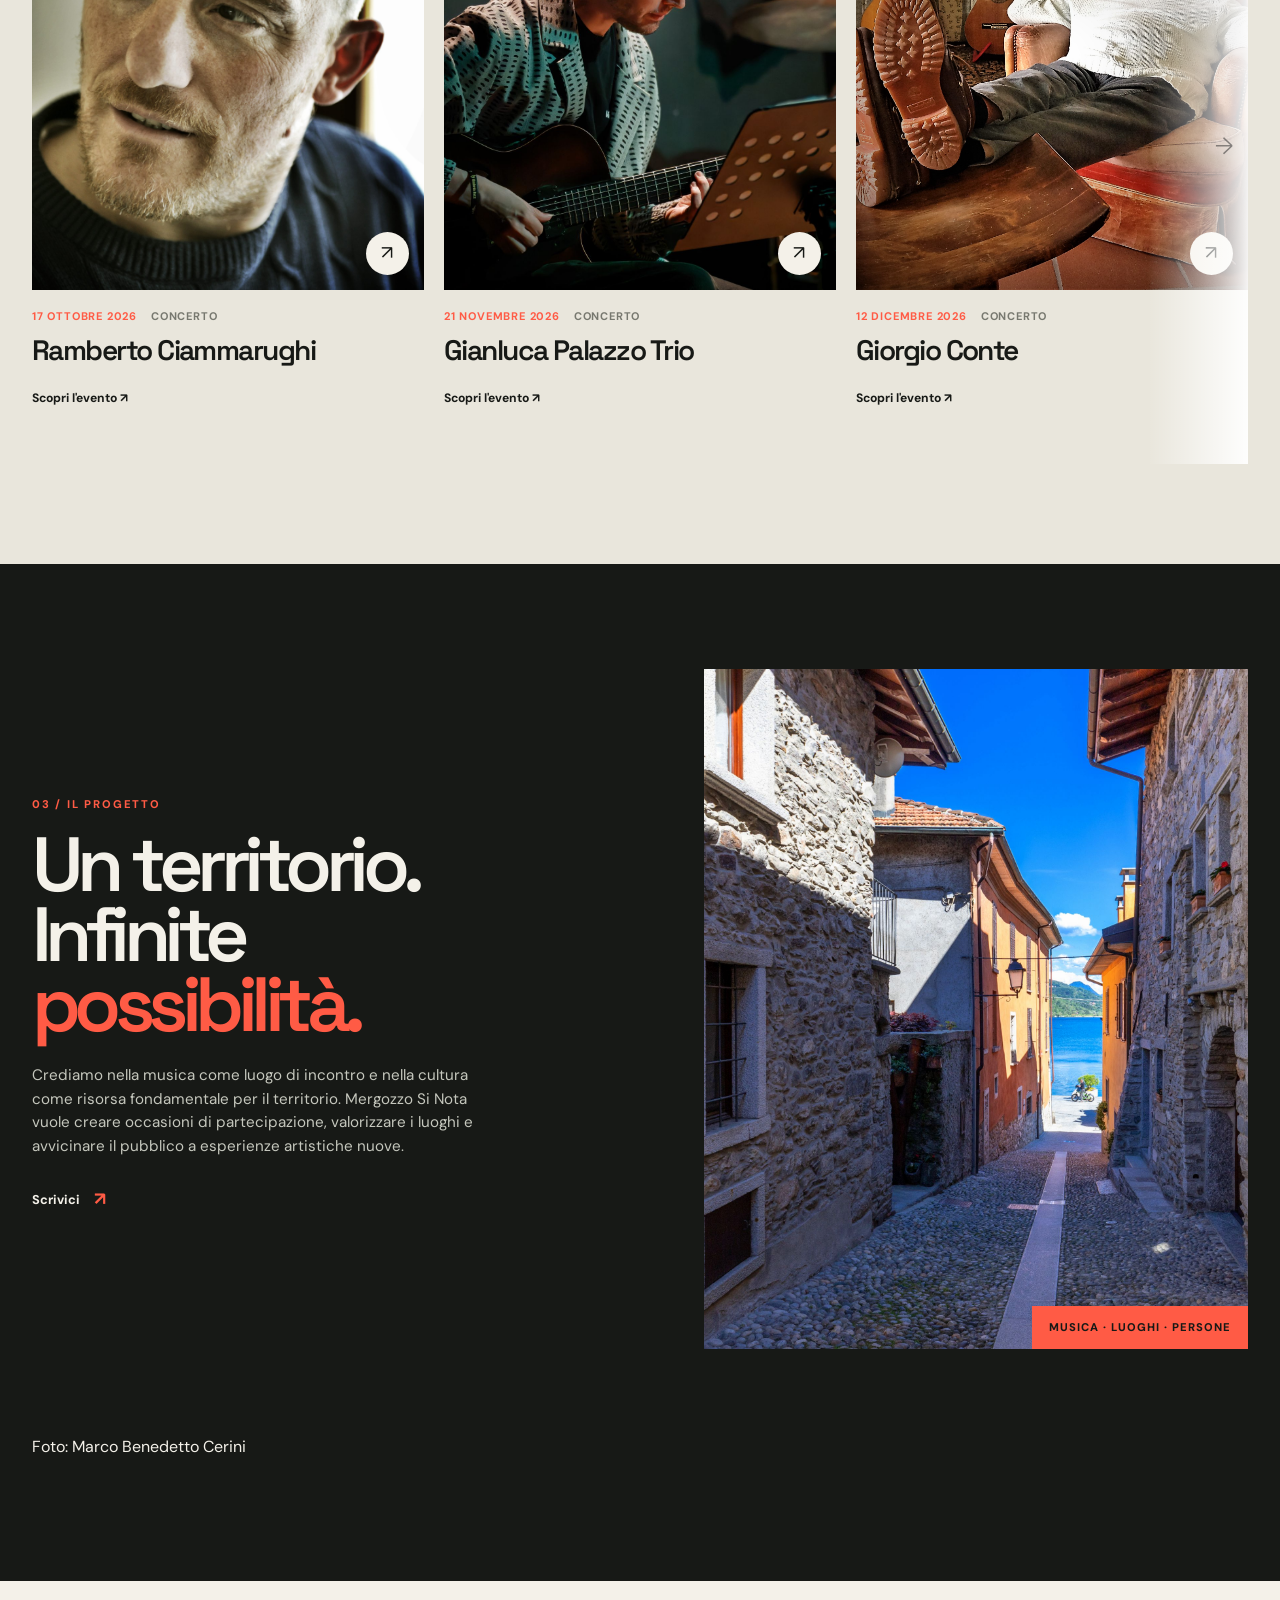
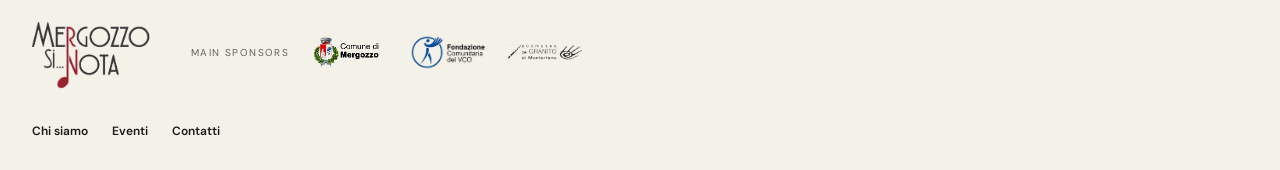
==== commit 087e2996: "Update index.html" ====
--- a/index.html
+++ b/index.html
@@ -370,6 +370,7 @@
 
           <span class="about-tag">Musica · Luoghi · Persone</span>
         </div>
+        <p class="photo-credit">Foto: Marco Benedetto Cerini</p>
 
       </div>
     </section>
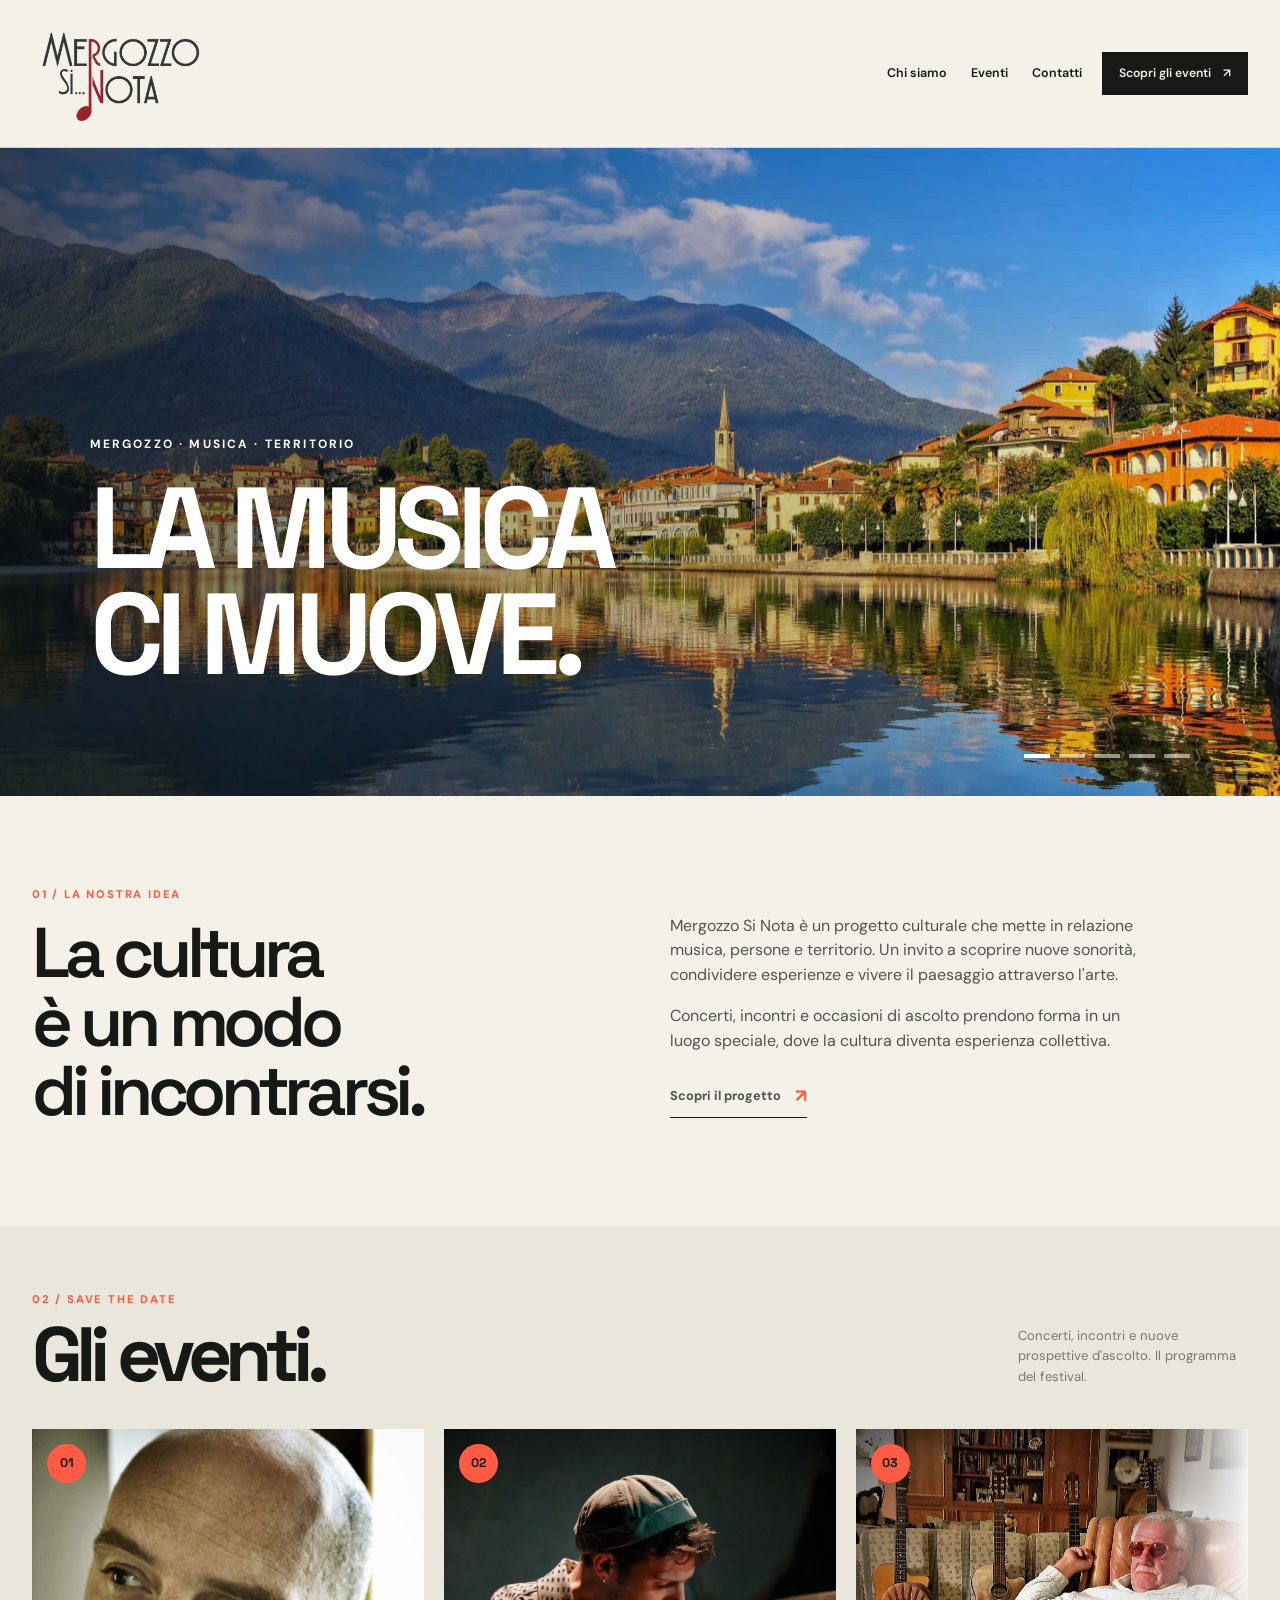
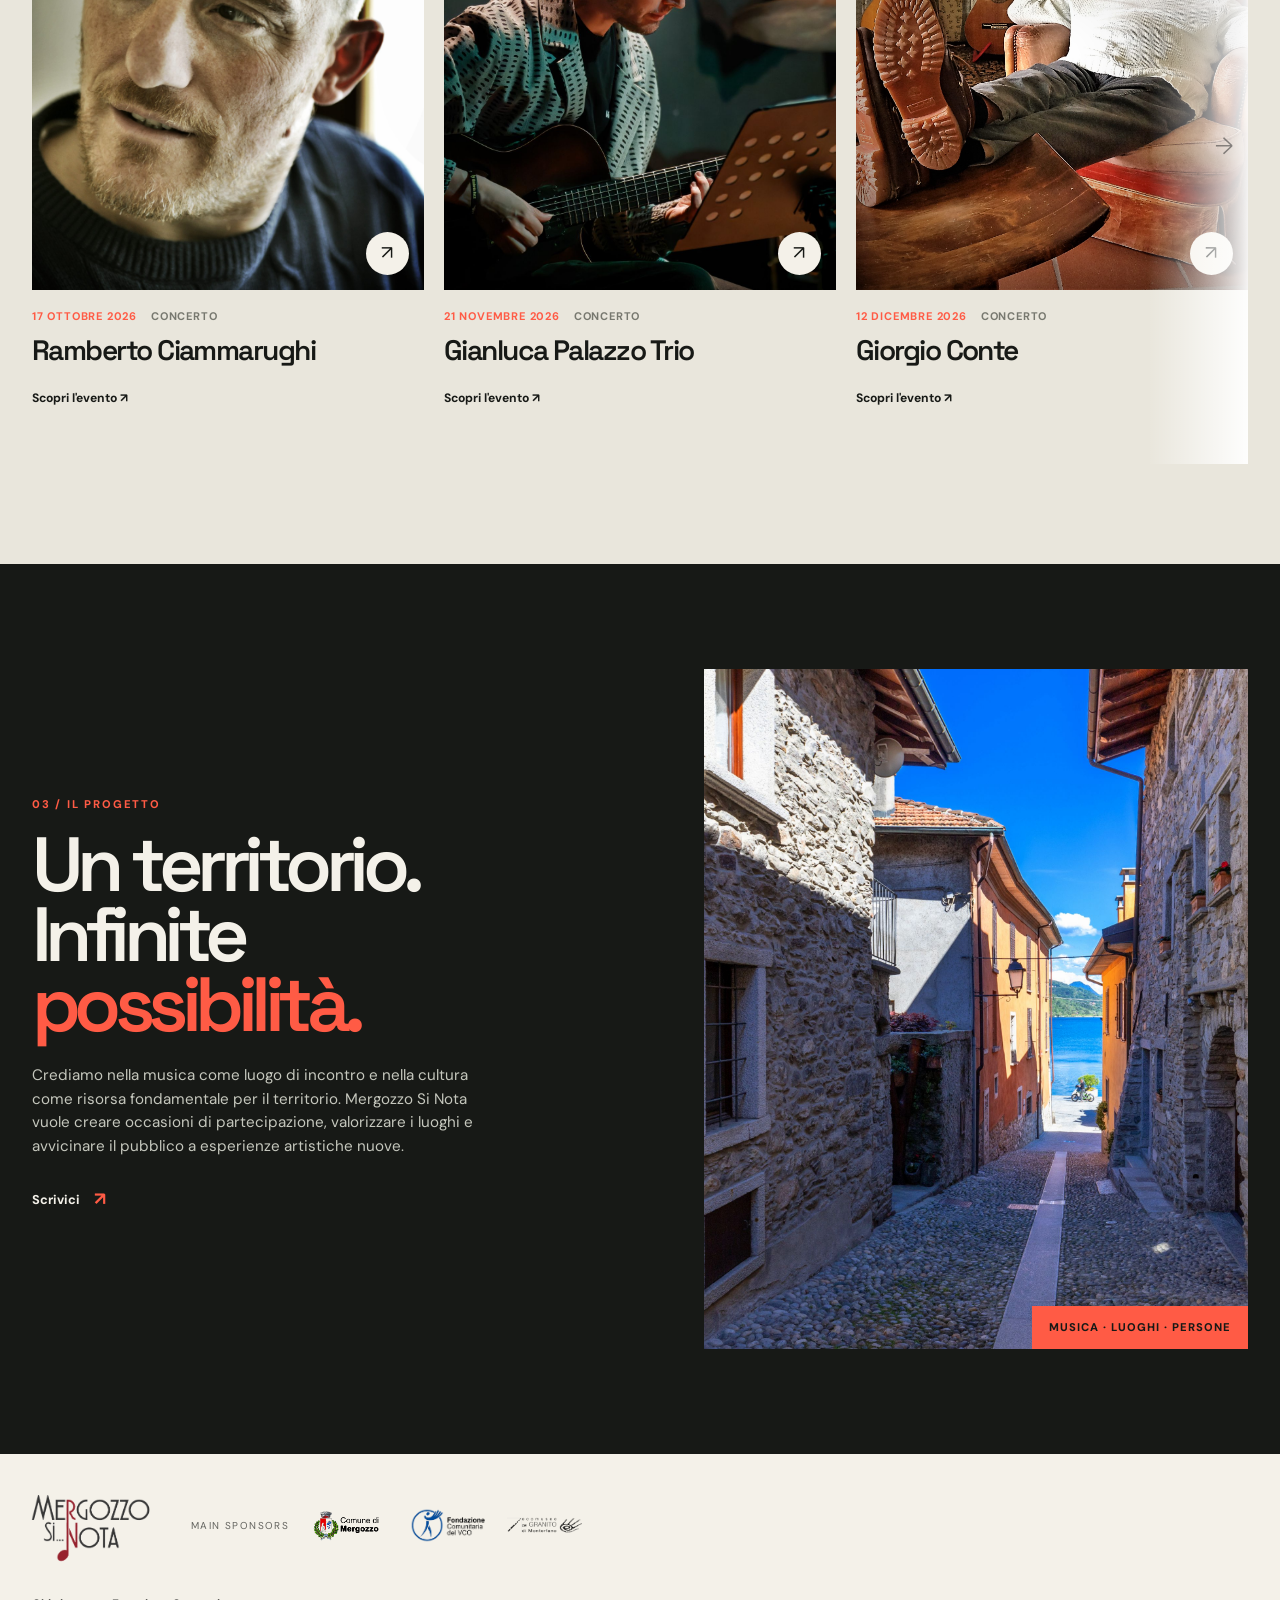
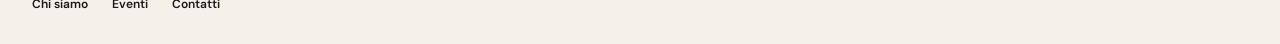
==== commit 57aad97e: "Update index.html" ====
--- a/index.html
+++ b/index.html
@@ -369,8 +369,9 @@
           >
 
           <span class="about-tag">Musica · Luoghi · Persone</span>
+          <p class="photo-credit">Foto: Marco Benedetto Cerini</p>
         </div>
-        <p class="photo-credit">Foto: Marco Benedetto Cerini</p>
+       
 
       </div>
     </section>
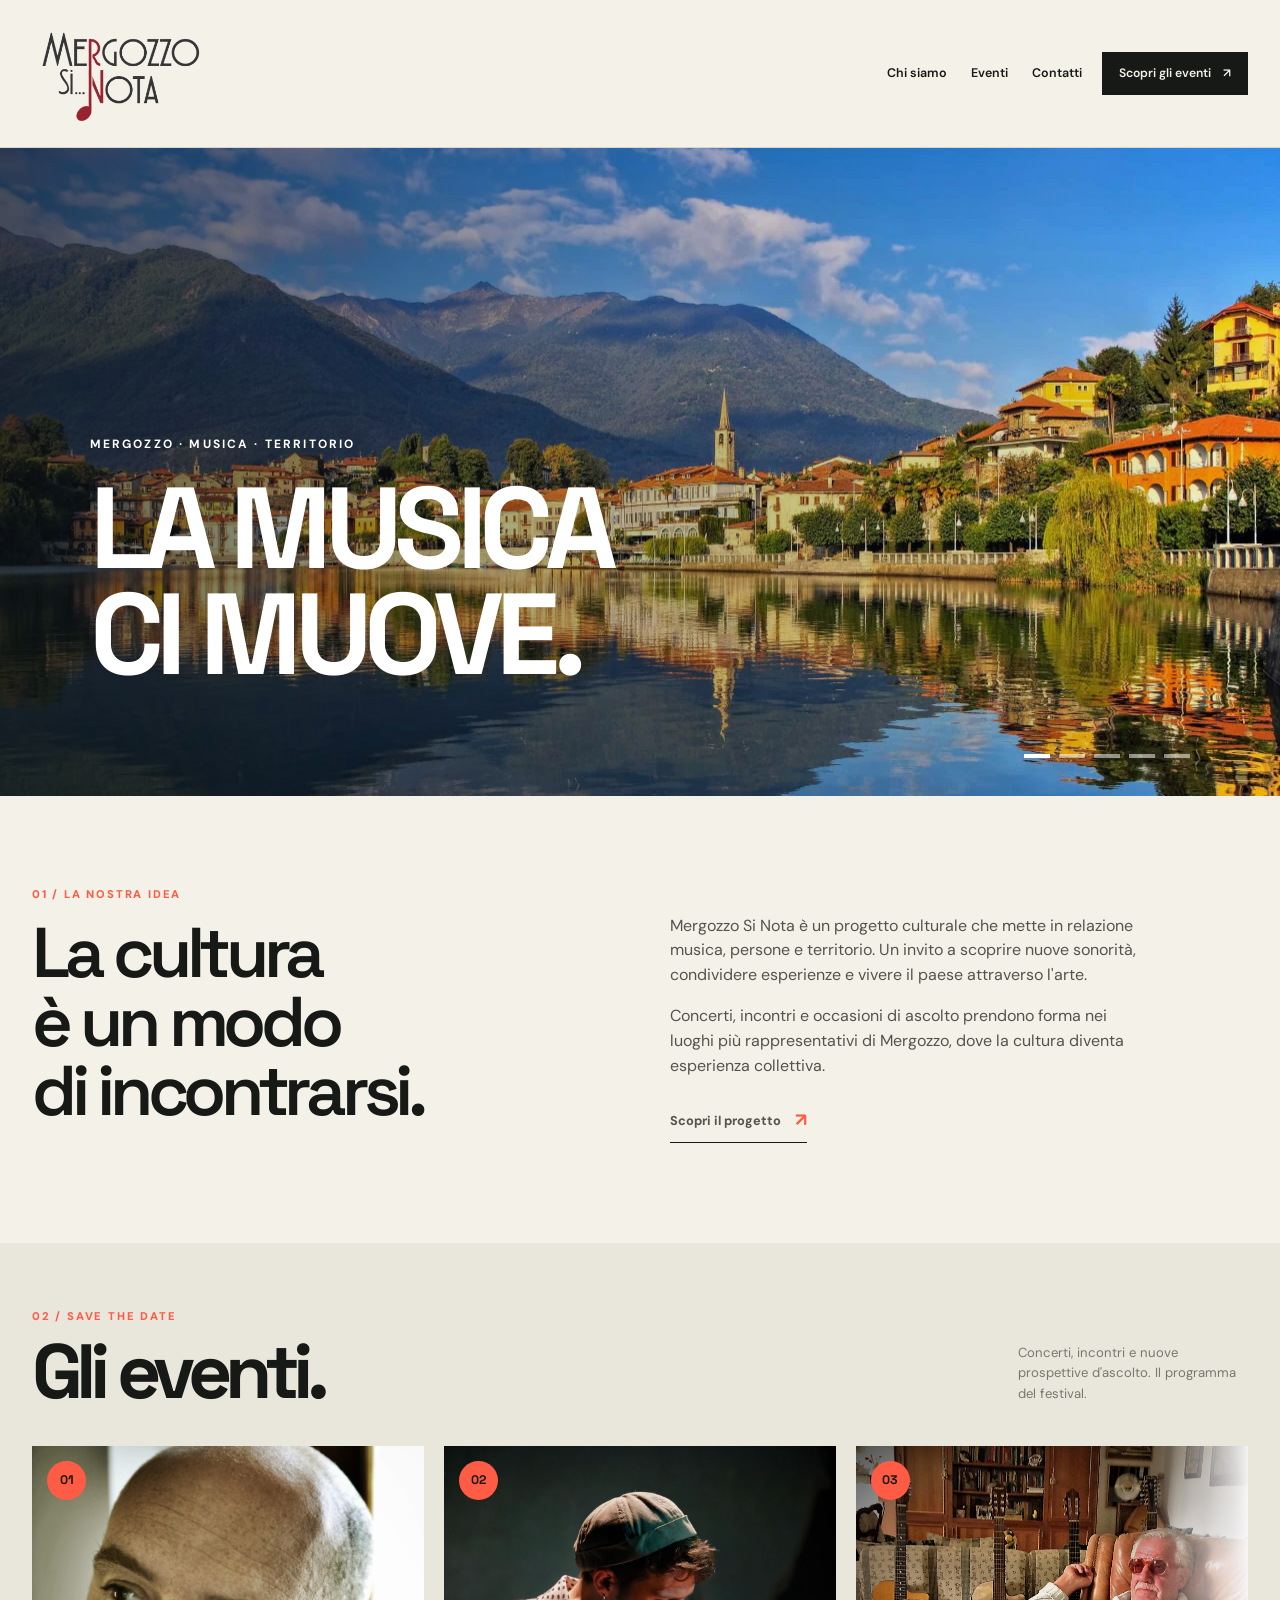
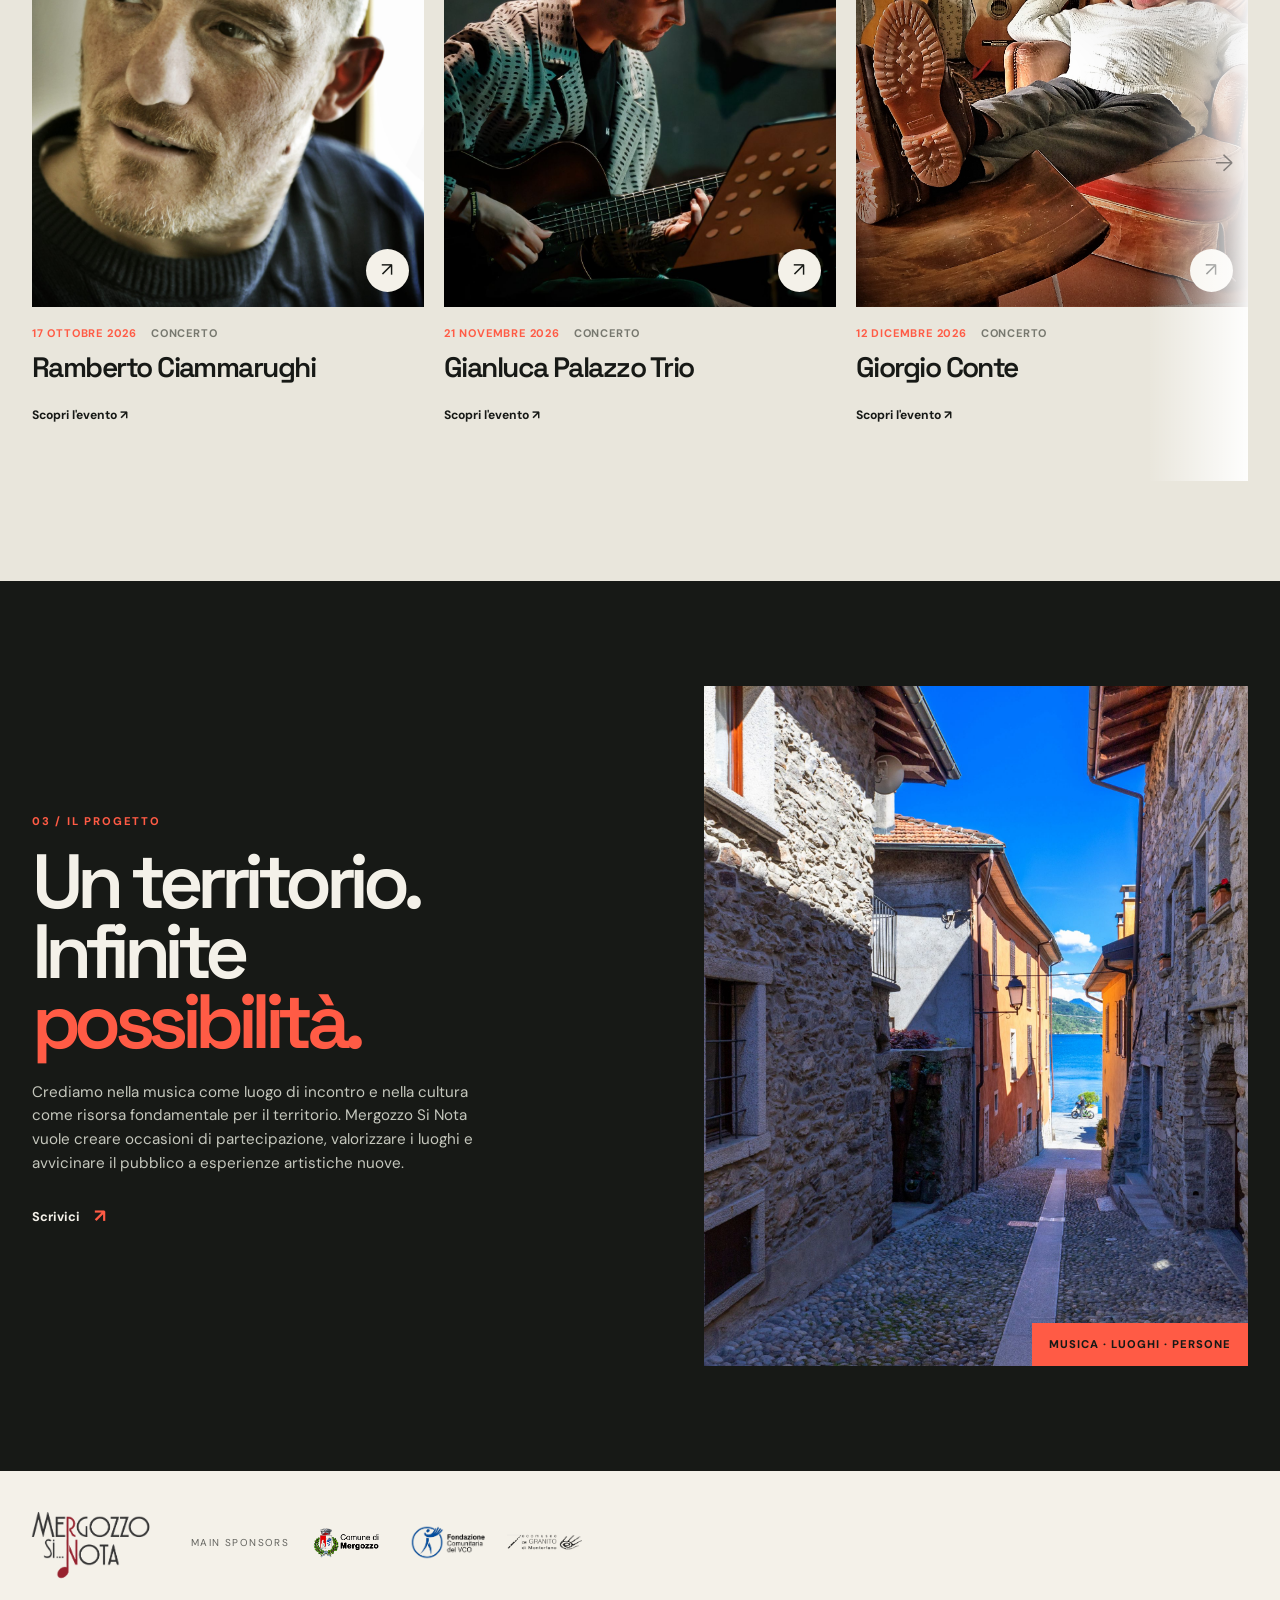
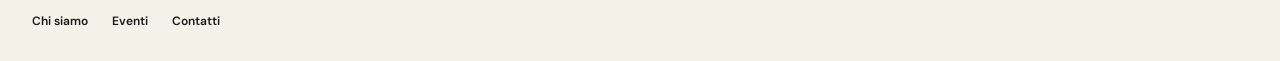
==== commit 95bcca66: "Update index.html" ====
--- a/index.html
+++ b/index.html
@@ -147,12 +147,11 @@
         <p>
           Mergozzo Si Nota è un progetto culturale che mette in relazione
           musica, persone e territorio. Un invito a scoprire nuove sonorità,
-          condividere esperienze e vivere il paesaggio attraverso l'arte.
+          condividere esperienze e vivere il paese attraverso l'arte.
         </p>
 
         <p>
-          Concerti, incontri e occasioni di ascolto prendono forma in un
-          luogo speciale, dove la cultura diventa esperienza collettiva.
+          Concerti, incontri e occasioni di ascolto prendono forma nei luoghi più rappresentativi di Mergozzo, dove la cultura diventa esperienza collettiva.
         </p>
 
         <a class="text-link" href="#festival">
@@ -281,7 +280,7 @@
 
               <div class="event-info">
                 <div class="event-meta">
-                  <span class="event-date">23 gennaio 2026</span>
+                  <span class="event-date">23 gennaio 2027</span>
                   <span>Concerto</span>
                 </div>
 
@@ -308,7 +307,7 @@
 
               <div class="event-info">
                 <div class="event-meta">
-                  <span class="event-date">20 febbraio 2026</span>
+                  <span class="event-date">20 febbraio 2027</span>
                   <span>Concerto</span>
                 </div>
 
--- a/style.css
+++ b/style.css
@@ -1316,3 +1316,436 @@
   justify-content: flex-start;
   transform: translateX(-8px);
 }
+
+/* Credito fotografico sotto la foto */
+.about-image-wrap .photo-credit {
+  display: block;
+  width: 100%;
+  margin: 3px 0 0;
+  padding: 0;
+  text-align: left;
+  font-size: 7px;
+  line-height: 1.2;
+  color: rgba(40, 40, 40, 0.5);
+  font-weight: 400;
+}
+
+/* Credito fotografico: visibile sotto l'immagine */
+.about-image-wrap p.photo-credit {
+  display: block !important;
+  position: static !important;
+  width: 100% !important;
+  margin: 4px 0 0 !important;
+  padding: 0 !important;
+  text-align: left !important;
+  font-family: inherit;
+  font-size: 8px !important;
+  line-height: 1.3 !important;
+  color: #888 !important;
+  font-weight: 400 !important;
+  opacity: 1 !important;
+  visibility: visible !important;
+}
+
+
+/* =========================================
+   PAGINA CHI SIAMO
+   ========================================= */
+
+.about-page-hero {
+  padding: 55px 0 65px;
+  background: #f4f1e9;
+}
+
+.about-page-heading {
+  margin-bottom: 30px;
+}
+
+.about-page-eyebrow,
+.organization-eyebrow {
+  display: block;
+  margin-bottom: 16px;
+  font-size: 10px;
+  letter-spacing: 0.16em;
+  text-transform: uppercase;
+}
+
+.about-page-heading h1 {
+  margin: 0;
+  font-size: clamp(42px, 7vw, 84px);
+  line-height: 0.98;
+  letter-spacing: -0.055em;
+  font-weight: 500;
+}
+
+.about-team-photo {
+  margin: 0;
+}
+
+.about-team-photo img {
+  display: block;
+  width: 100%;
+  height: auto;
+  max-height: 680px;
+  object-fit: cover;
+  object-position: center;
+}
+
+.about-team-photo figcaption {
+  margin-top: 8px;
+  font-size: 10px;
+  line-height: 1.4;
+  opacity: 0.6;
+}
+
+
+/* DESCRIZIONE E STORIA */
+
+.about-story {
+  padding: 50px 0 110px;
+  background: #f4f1e9;
+}
+
+.about-story-inner {
+  display: grid;
+  grid-template-columns: 0.7fr 1.6fr;
+  gap: 70px;
+}
+
+.about-story-label {
+  font-size: 10px;
+  letter-spacing: 0.14em;
+  text-transform: uppercase;
+}
+
+.about-story-content {
+  max-width: 760px;
+}
+
+.about-story-content h2 {
+  margin: 0 0 30px;
+  font-size: clamp(30px, 4vw, 48px);
+  line-height: 1.08;
+  letter-spacing: -0.035em;
+  font-weight: 500;
+}
+
+.about-story-content p {
+  max-width: 650px;
+  margin: 0 0 20px;
+  font-size: 16px;
+  line-height: 1.8;
+}
+
+
+/* ORGANIGRAMMA: SEZIONE A CONTRASTO */
+
+.about-organization {
+  padding: 90px 0 100px;
+  background: #20231f;
+  color: #f4f1e9;
+}
+
+.organization-heading {
+  max-width: 650px;
+  margin-bottom: 55px;
+}
+
+.organization-eyebrow {
+  color: #d1a98c;
+}
+
+.organization-heading h2 {
+  margin: 0 0 20px;
+  font-size: clamp(38px, 5vw, 62px);
+  line-height: 1;
+  letter-spacing: -0.045em;
+  font-weight: 500;
+}
+
+.organization-heading > p {
+  max-width: 480px;
+  margin: 0;
+  font-size: 15px;
+  line-height: 1.7;
+  opacity: 0.75;
+}
+
+.organization-grid {
+  display: grid;
+  grid-template-columns: repeat(2, minmax(0, 1fr));
+  border-top: 1px solid rgba(244, 241, 233, 0.25);
+  border-left: 1px solid rgba(244, 241, 233, 0.25);
+}
+
+.organization-card {
+  min-width: 0;
+  padding: 30px;
+  border-right: 1px solid rgba(244, 241, 233, 0.25);
+  border-bottom: 1px solid rgba(244, 241, 233, 0.25);
+}
+
+.organization-number {
+  display: block;
+  margin-bottom: 38px;
+  color: #d1a98c;
+  font-size: 11px;
+  letter-spacing: 0.12em;
+}
+
+.organization-card h3 {
+  margin: 0 0 12px;
+  font-size: clamp(20px, 2.5vw, 29px);
+  line-height: 1.15;
+  letter-spacing: -0.025em;
+  font-weight: 500;
+}
+
+.organization-card p {
+  max-width: 360px;
+  margin: 0;
+  font-size: 13px;
+  line-height: 1.65;
+  opacity: 0.72;
+}
+
+
+/* RESPONSIVE */
+
+@media (max-width: 700px) {
+  .about-page-hero {
+    padding: 35px 0 45px;
+  }
+
+  .about-page-heading {
+    margin-bottom: 22px;
+  }
+
+  .about-team-photo img {
+    max-height: 480px;
+  }
+
+  .about-story {
+    padding: 60px 0 70px;
+  }
+
+  .about-story-inner {
+    grid-template-columns: 1fr;
+    gap: 25px;
+  }
+
+  .about-story-content h2 {
+    margin-bottom: 22px;
+  }
+
+  .about-story-content p {
+    font-size: 15px;
+  }
+
+  .about-organization {
+    padding: 65px 0 70px;
+  }
+
+  .organization-heading {
+    margin-bottom: 35px;
+  }
+
+  .organization-grid {
+    grid-template-columns: 1fr;
+  }
+
+  .organization-card {
+    padding: 24px 20px;
+  }
+
+  .organization-number {
+    margin-bottom: 24px;
+  }
+}
+
+/* Quinto riquadro largo quanto due colonne */
+.organization-card-wide {
+  grid-column: 1 / -1;
+}
+
+/* Soci: due file da quattro nomi */
+.organization-members {
+  display: grid;
+  grid-template-columns: repeat(4, minmax(0, 1fr));
+  gap: 24px 20px;
+  margin-top: 24px;
+}
+
+/* Stesso font e dimensione dei nomi delle cariche */
+.organization-members span {
+  font-size: clamp(20px, 2.5vw, 29px);
+  line-height: 1.15;
+  letter-spacing: -0.025em;
+  font-weight: 500;
+  overflow-wrap: anywhere;
+}
+
+/* Adattamento per cellulare */
+@media (max-width: 700px) {
+  .organization-card-wide {
+    grid-column: auto;
+  }
+
+  .organization-members {
+    grid-template-columns: repeat(2, minmax(0, 1fr));
+    gap: 20px 16px;
+  }
+
+  .organization-members span {
+    font-size: 20px;
+  }
+}
+
+/* Etichetta "I soci" sotto i nomi */
+.organization-members-label {
+  max-width: 360px;
+  margin: 32px 0 0;
+  font-size: 13px;
+  line-height: 1.65;
+  opacity: 0.72;
+}
+
+/* Più spazio tra i nomi e la dicitura I soci */
+.organization-card-wide .organization-members-label {
+  display: block;
+  margin-top: 24px !important;
+  padding-top: 0;
+}
+
+
+/* =========================================
+   PAGINA EVENTI
+   ========================================= */
+
+.events-page-intro {
+  padding: 65px 0 55px;
+  background: #f4f1e9;
+}
+
+.events-page-eyebrow {
+  display: block;
+  margin-bottom: 18px;
+  font-size: 10px;
+  letter-spacing: 0.16em;
+  text-transform: uppercase;
+}
+
+.events-page-intro h1 {
+  margin: 0 0 24px;
+  font-size: clamp(46px, 7vw, 84px);
+  line-height: 0.98;
+  letter-spacing: -0.055em;
+  font-weight: 500;
+}
+
+.events-page-intro p {
+  max-width: 520px;
+  margin: 0;
+  font-size: 16px;
+  line-height: 1.7;
+}
+
+.events-page-list {
+  padding: 25px 0 100px;
+  background: #f4f1e9;
+}
+
+.events-page-grid {
+  display: grid;
+  grid-template-columns: repeat(3, minmax(0, 1fr));
+  gap: 48px 24px;
+}
+
+.events-page-card {
+  display: block;
+  min-width: 0;
+  color: inherit;
+  text-decoration: none;
+}
+
+.events-page-image {
+  overflow: hidden;
+  aspect-ratio: 4 / 3;
+  background: #e5e0d6;
+}
+
+.events-page-image img {
+  display: block;
+  width: 100%;
+  height: 100%;
+  object-fit: cover;
+  transition: transform 0.5s ease;
+}
+
+.events-page-card:hover .events-page-image img {
+  transform: scale(1.035);
+}
+
+.events-page-card-info {
+  padding-top: 18px;
+}
+
+.events-page-date {
+  display: block;
+  margin-bottom: 12px;
+  font-size: 10px;
+  letter-spacing: 0.12em;
+  text-transform: uppercase;
+  opacity: 0.65;
+}
+
+.events-page-card h2 {
+  margin: 0 0 12px;
+  font-size: clamp(21px, 2.2vw, 29px);
+  line-height: 1.15;
+  letter-spacing: -0.03em;
+  font-weight: 500;
+}
+
+.events-page-type {
+  font-size: 12px;
+  opacity: 0.7;
+}
+
+.events-page-card:focus-visible {
+  outline: 2px solid currentColor;
+  outline-offset: 5px;
+}
+
+/* Tablet */
+@media (max-width: 900px) {
+  .events-page-grid {
+    grid-template-columns: repeat(2, minmax(0, 1fr));
+    gap: 38px 20px;
+  }
+}
+
+/* Cellulare */
+@media (max-width: 600px) {
+  .events-page-intro {
+    padding: 40px 0 35px;
+  }
+
+  .events-page-intro p {
+    font-size: 15px;
+  }
+
+  .events-page-list {
+    padding: 20px 0 65px;
+  }
+
+  .events-page-grid {
+    grid-template-columns: 1fr;
+    gap: 34px;
+  }
+
+  .events-page-card h2 {
+    font-size: 25px;
+  }
+}
+
